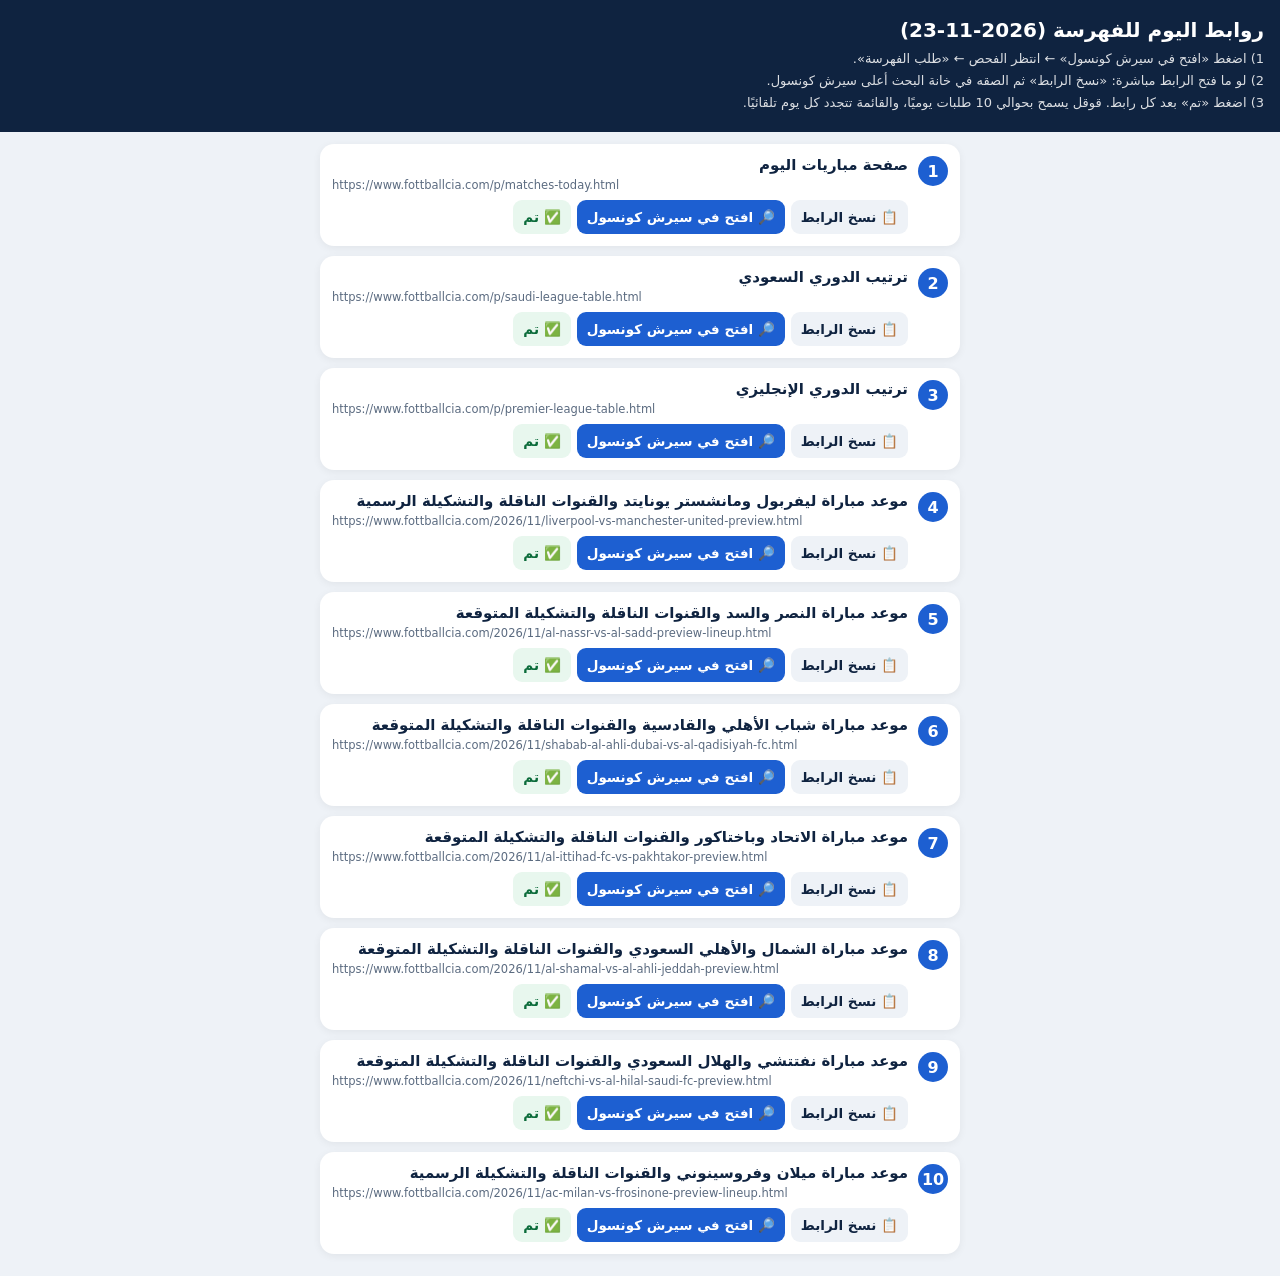
==== index-links.html @ e21590d2 "Daily 10 links for Search Console indexing page" ====
<!doctype html><html lang='ar' dir='rtl'><head><meta charset='utf-8'><meta name='viewport' content='width=device-width,initial-scale=1'><meta name='robots' content='noindex,nofollow'><title>روابط الفهرسة اليومية - عالم المستديرة</title><style>body{margin:0;background:#eef2f7;font-family:system-ui,-apple-system,Segoe UI,Tahoma,sans-serif;color:#0f2340}header{background:#0f2340;color:#fff;padding:18px 16px;font-size:20px;font-weight:800}header small{display:block;font-weight:400;opacity:.85;font-size:13px;margin-top:6px;line-height:1.7}.w{max-width:640px;margin:0 auto;padding:12px}.c{display:flex;gap:10px;background:#fff;border-radius:14px;padding:12px;margin:0 0 10px;box-shadow:0 2px 8px rgba(0,0,0,.06)}.n{min-width:30px;height:30px;border-radius:50%;background:#1d5fd1;color:#fff;display:flex;align-items:center;justify-content:center;font-weight:800}.b{flex:1;min-width:0}.t{font-weight:700;font-size:15px;margin-bottom:4px}.u{font-size:11.5px;color:#5b6b80;word-break:break-all;margin-bottom:8px}.a{display:flex;gap:6px;flex-wrap:wrap}.btn{border:0;border-radius:9px;padding:9px 10px;font-size:13.5px;font-weight:700;font-family:inherit;text-decoration:none;cursor:pointer}.cp{background:#eef2f7;color:#0f2340}.go{background:#1d5fd1;color:#fff}.ok{background:#e8f7ee;color:#0b6b3a}.done{opacity:.45}.done .ok{background:#0b6b3a;color:#fff}#toast{position:fixed;bottom:18px;left:50%;transform:translateX(-50%);background:#0b6b3a;color:#fff;padding:10px 16px;border-radius:20px;display:none;font-size:14px}</style></head><body><header>روابط اليوم للفهرسة (2026-11-23)<small>1) اضغط «افتح في سيرش كونسول» ← انتظر الفحص ← «طلب الفهرسة».<br>2) لو ما فتح الرابط مباشرة: «نسخ الرابط» ثم الصقه في خانة البحث أعلى سيرش كونسول.<br>3) اضغط «تم» بعد كل رابط. قوقل يسمح بحوالي 10 طلبات يوميًا، والقائمة تتجدد كل يوم تلقائيًا.</small></header><div class='w'><div class="c"><div class="n">1</div><div class="b"><div class="t">صفحة مباريات اليوم</div><div class="u" dir="ltr">https://www.fottballcia.com/p/matches-today.html</div><div class="a"><button class="btn cp" data-u="https://www.fottballcia.com/p/matches-today.html">📋 نسخ الرابط</button><a class="btn go" href="https://search.google.com/search-console/inspect?resource_id=https%3A%2F%2Fwww.fottballcia.com%2F&amp;id=https%3A%2F%2Fwww.fottballcia.com%2Fp%2Fmatches-today.html" target="_blank" rel="noopener">🔎 افتح في سيرش كونسول</a><button class="btn ok" data-k="2026-11-23-1">✅ تم</button></div></div></div><div class="c"><div class="n">2</div><div class="b"><div class="t">ترتيب الدوري السعودي</div><div class="u" dir="ltr">https://www.fottballcia.com/p/saudi-league-table.html</div><div class="a"><button class="btn cp" data-u="https://www.fottballcia.com/p/saudi-league-table.html">📋 نسخ الرابط</button><a class="btn go" href="https://search.google.com/search-console/inspect?resource_id=https%3A%2F%2Fwww.fottballcia.com%2F&amp;id=https%3A%2F%2Fwww.fottballcia.com%2Fp%2Fsaudi-league-table.html" target="_blank" rel="noopener">🔎 افتح في سيرش كونسول</a><button class="btn ok" data-k="2026-11-23-2">✅ تم</button></div></div></div><div class="c"><div class="n">3</div><div class="b"><div class="t">ترتيب الدوري الإنجليزي</div><div class="u" dir="ltr">https://www.fottballcia.com/p/premier-league-table.html</div><div class="a"><button class="btn cp" data-u="https://www.fottballcia.com/p/premier-league-table.html">📋 نسخ الرابط</button><a class="btn go" href="https://search.google.com/search-console/inspect?resource_id=https%3A%2F%2Fwww.fottballcia.com%2F&amp;id=https%3A%2F%2Fwww.fottballcia.com%2Fp%2Fpremier-league-table.html" target="_blank" rel="noopener">🔎 افتح في سيرش كونسول</a><button class="btn ok" data-k="2026-11-23-3">✅ تم</button></div></div></div><div class="c"><div class="n">4</div><div class="b"><div class="t">موعد مباراة ليفربول ومانشستر يونايتد والقنوات الناقلة والتشكيلة الرسمية</div><div class="u" dir="ltr">https://www.fottballcia.com/2026/11/liverpool-vs-manchester-united-preview.html</div><div class="a"><button class="btn cp" data-u="https://www.fottballcia.com/2026/11/liverpool-vs-manchester-united-preview.html">📋 نسخ الرابط</button><a class="btn go" href="https://search.google.com/search-console/inspect?resource_id=https%3A%2F%2Fwww.fottballcia.com%2F&amp;id=https%3A%2F%2Fwww.fottballcia.com%2F2026%2F11%2Fliverpool-vs-manchester-united-preview.html" target="_blank" rel="noopener">🔎 افتح في سيرش كونسول</a><button class="btn ok" data-k="2026-11-23-4">✅ تم</button></div></div></div><div class="c"><div class="n">5</div><div class="b"><div class="t">موعد مباراة النصر والسد والقنوات الناقلة والتشكيلة المتوقعة</div><div class="u" dir="ltr">https://www.fottballcia.com/2026/11/al-nassr-vs-al-sadd-preview-lineup.html</div><div class="a"><button class="btn cp" data-u="https://www.fottballcia.com/2026/11/al-nassr-vs-al-sadd-preview-lineup.html">📋 نسخ الرابط</button><a class="btn go" href="https://search.google.com/search-console/inspect?resource_id=https%3A%2F%2Fwww.fottballcia.com%2F&amp;id=https%3A%2F%2Fwww.fottballcia.com%2F2026%2F11%2Fal-nassr-vs-al-sadd-preview-lineup.html" target="_blank" rel="noopener">🔎 افتح في سيرش كونسول</a><button class="btn ok" data-k="2026-11-23-5">✅ تم</button></div></div></div><div class="c"><div class="n">6</div><div class="b"><div class="t">موعد مباراة شباب الأهلي والقادسية والقنوات الناقلة والتشكيلة المتوقعة</div><div class="u" dir="ltr">https://www.fottballcia.com/2026/11/shabab-al-ahli-dubai-vs-al-qadisiyah-fc.html</div><div class="a"><button class="btn cp" data-u="https://www.fottballcia.com/2026/11/shabab-al-ahli-dubai-vs-al-qadisiyah-fc.html">📋 نسخ الرابط</button><a class="btn go" href="https://search.google.com/search-console/inspect?resource_id=https%3A%2F%2Fwww.fottballcia.com%2F&amp;id=https%3A%2F%2Fwww.fottballcia.com%2F2026%2F11%2Fshabab-al-ahli-dubai-vs-al-qadisiyah-fc.html" target="_blank" rel="noopener">🔎 افتح في سيرش كونسول</a><button class="btn ok" data-k="2026-11-23-6">✅ تم</button></div></div></div><div class="c"><div class="n">7</div><div class="b"><div class="t">موعد مباراة الاتحاد وباختاكور والقنوات الناقلة والتشكيلة المتوقعة</div><div class="u" dir="ltr">https://www.fottballcia.com/2026/11/al-ittihad-fc-vs-pakhtakor-preview.html</div><div class="a"><button class="btn cp" data-u="https://www.fottballcia.com/2026/11/al-ittihad-fc-vs-pakhtakor-preview.html">📋 نسخ الرابط</button><a class="btn go" href="https://search.google.com/search-console/inspect?resource_id=https%3A%2F%2Fwww.fottballcia.com%2F&amp;id=https%3A%2F%2Fwww.fottballcia.com%2F2026%2F11%2Fal-ittihad-fc-vs-pakhtakor-preview.html" target="_blank" rel="noopener">🔎 افتح في سيرش كونسول</a><button class="btn ok" data-k="2026-11-23-7">✅ تم</button></div></div></div><div class="c"><div class="n">8</div><div class="b"><div class="t">موعد مباراة الشمال والأهلي السعودي والقنوات الناقلة والتشكيلة المتوقعة</div><div class="u" dir="ltr">https://www.fottballcia.com/2026/11/al-shamal-vs-al-ahli-jeddah-preview.html</div><div class="a"><button class="btn cp" data-u="https://www.fottballcia.com/2026/11/al-shamal-vs-al-ahli-jeddah-preview.html">📋 نسخ الرابط</button><a class="btn go" href="https://search.google.com/search-console/inspect?resource_id=https%3A%2F%2Fwww.fottballcia.com%2F&amp;id=https%3A%2F%2Fwww.fottballcia.com%2F2026%2F11%2Fal-shamal-vs-al-ahli-jeddah-preview.html" target="_blank" rel="noopener">🔎 افتح في سيرش كونسول</a><button class="btn ok" data-k="2026-11-23-8">✅ تم</button></div></div></div><div class="c"><div class="n">9</div><div class="b"><div class="t">موعد مباراة نفتتشي والهلال السعودي والقنوات الناقلة والتشكيلة المتوقعة</div><div class="u" dir="ltr">https://www.fottballcia.com/2026/11/neftchi-vs-al-hilal-saudi-fc-preview.html</div><div class="a"><button class="btn cp" data-u="https://www.fottballcia.com/2026/11/neftchi-vs-al-hilal-saudi-fc-preview.html">📋 نسخ الرابط</button><a class="btn go" href="https://search.google.com/search-console/inspect?resource_id=https%3A%2F%2Fwww.fottballcia.com%2F&amp;id=https%3A%2F%2Fwww.fottballcia.com%2F2026%2F11%2Fneftchi-vs-al-hilal-saudi-fc-preview.html" target="_blank" rel="noopener">🔎 افتح في سيرش كونسول</a><button class="btn ok" data-k="2026-11-23-9">✅ تم</button></div></div></div><div class="c"><div class="n">10</div><div class="b"><div class="t">موعد مباراة ميلان وفروسينوني والقنوات الناقلة والتشكيلة الرسمية</div><div class="u" dir="ltr">https://www.fottballcia.com/2026/11/ac-milan-vs-frosinone-preview-lineup.html</div><div class="a"><button class="btn cp" data-u="https://www.fottballcia.com/2026/11/ac-milan-vs-frosinone-preview-lineup.html">📋 نسخ الرابط</button><a class="btn go" href="https://search.google.com/search-console/inspect?resource_id=https%3A%2F%2Fwww.fottballcia.com%2F&amp;id=https%3A%2F%2Fwww.fottballcia.com%2F2026%2F11%2Fac-milan-vs-frosinone-preview-lineup.html" target="_blank" rel="noopener">🔎 افتح في سيرش كونسول</a><button class="btn ok" data-k="2026-11-23-10">✅ تم</button></div></div></div></div><div id='toast'>تم النسخ</div><script>document.querySelectorAll('.cp').forEach(function(b){b.onclick=async function(){try{await navigator.clipboard.writeText(b.dataset.u);var t=document.getElementById('toast');t.style.display='block';setTimeout(function(){t.style.display='none'},2000)}catch(e){prompt('انسخ الرابط',b.dataset.u)}}});document.querySelectorAll('.ok').forEach(function(b){var c=b.closest('.c');if(localStorage.getItem(b.dataset.k))c.classList.add('done');b.onclick=function(){c.classList.toggle('done');c.classList.contains('done')?localStorage.setItem(b.dataset.k,1):localStorage.removeItem(b.dataset.k)}});</script></body></html>
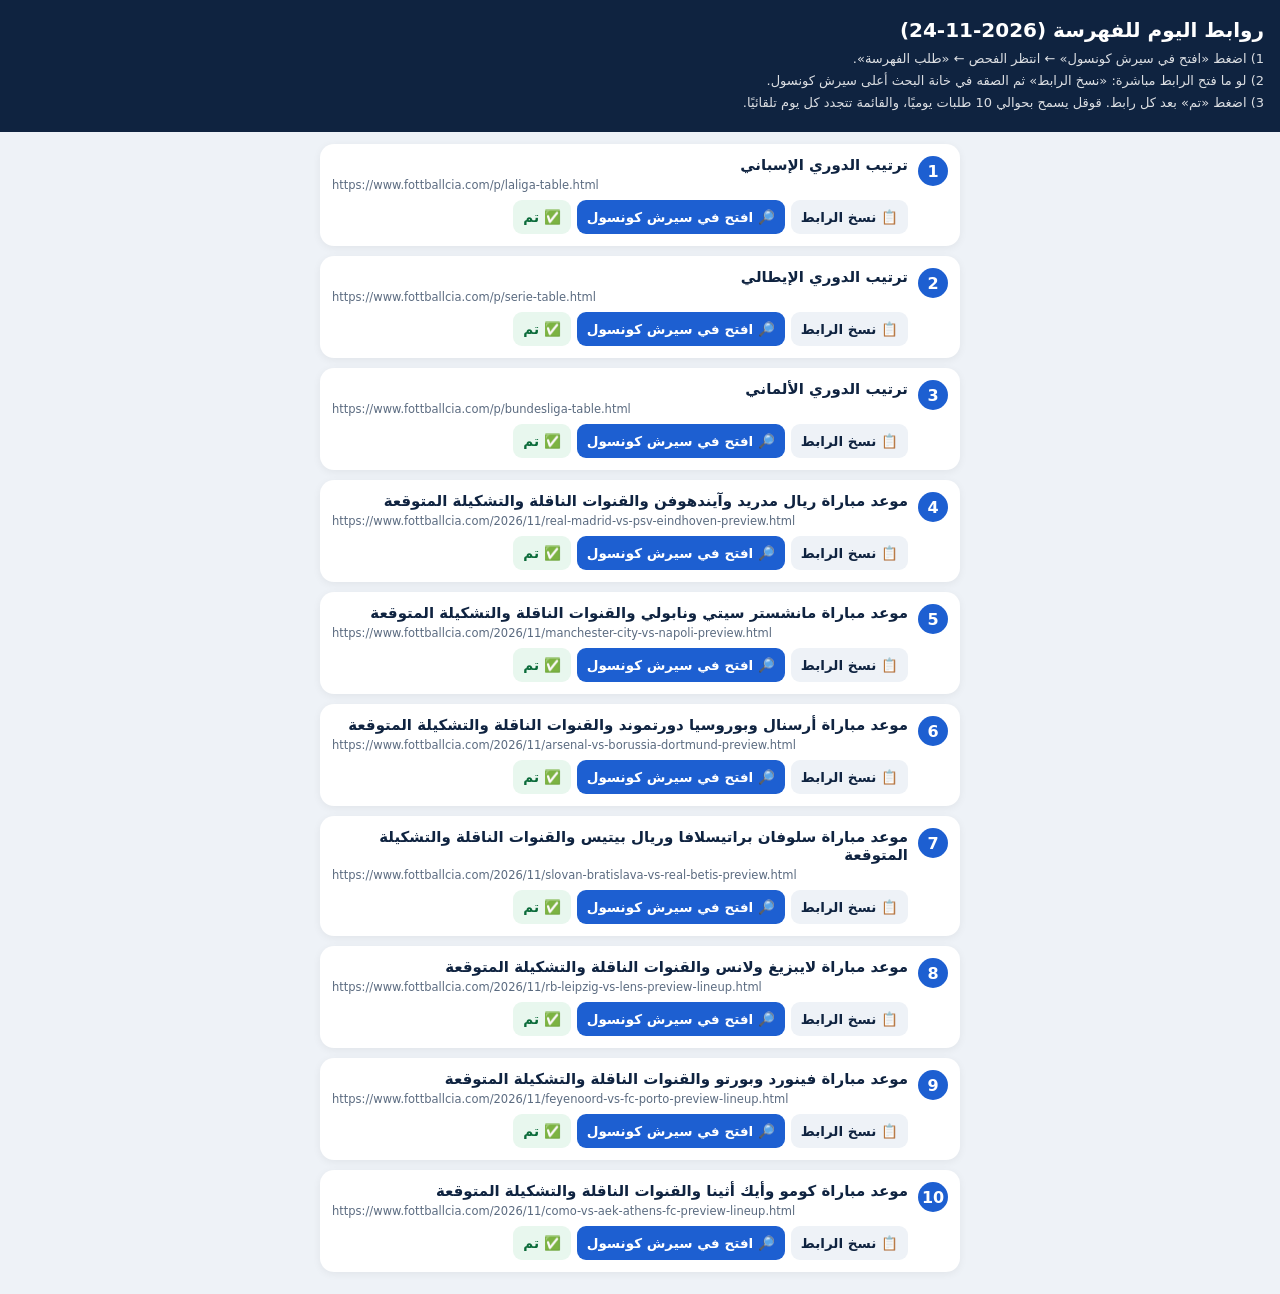
==== commit 7627f314: "previews state + images" ====
--- a/index-links.html
+++ b/index-links.html
@@ -1 +1 @@
-<!doctype html><html lang='ar' dir='rtl'><head><meta charset='utf-8'><meta name='viewport' content='width=device-width,initial-scale=1'><meta name='robots' content='noindex,nofollow'><title>روابط الفهرسة اليومية - عالم المستديرة</title><style>body{margin:0;background:#eef2f7;font-family:system-ui,-apple-system,Segoe UI,Tahoma,sans-serif;color:#0f2340}header{background:#0f2340;color:#fff;padding:18px 16px;font-size:20px;font-weight:800}header small{display:block;font-weight:400;opacity:.85;font-size:13px;margin-top:6px;line-height:1.7}.w{max-width:640px;margin:0 auto;padding:12px}.c{display:flex;gap:10px;background:#fff;border-radius:14px;padding:12px;margin:0 0 10px;box-shadow:0 2px 8px rgba(0,0,0,.06)}.n{min-width:30px;height:30px;border-radius:50%;background:#1d5fd1;color:#fff;display:flex;align-items:center;justify-content:center;font-weight:800}.b{flex:1;min-width:0}.t{font-weight:700;font-size:15px;margin-bottom:4px}.u{font-size:11.5px;color:#5b6b80;word-break:break-all;margin-bottom:8px}.a{display:flex;gap:6px;flex-wrap:wrap}.btn{border:0;border-radius:9px;padding:9px 10px;font-size:13.5px;font-weight:700;font-family:inherit;text-decoration:none;cursor:pointer}.cp{background:#eef2f7;color:#0f2340}.go{background:#1d5fd1;color:#fff}.ok{background:#e8f7ee;color:#0b6b3a}.done{opacity:.45}.done .ok{background:#0b6b3a;color:#fff}#toast{position:fixed;bottom:18px;left:50%;transform:translateX(-50%);background:#0b6b3a;color:#fff;padding:10px 16px;border-radius:20px;display:none;font-size:14px}</style></head><body><header>روابط اليوم للفهرسة (2026-11-23)<small>1) اضغط «افتح في سيرش كونسول» ← انتظر الفحص ← «طلب الفهرسة».<br>2) لو ما فتح الرابط مباشرة: «نسخ الرابط» ثم الصقه في خانة البحث أعلى سيرش كونسول.<br>3) اضغط «تم» بعد كل رابط. قوقل يسمح بحوالي 10 طلبات يوميًا، والقائمة تتجدد كل يوم تلقائيًا.</small></header><div class='w'><div class="c"><div class="n">1</div><div class="b"><div class="t">صفحة مباريات اليوم</div><div class="u" dir="ltr">https://www.fottballcia.com/p/matches-today.html</div><div class="a"><button class="btn cp" data-u="https://www.fottballcia.com/p/matches-today.html">📋 نسخ الرابط</button><a class="btn go" href="https://search.google.com/search-console/inspect?resource_id=https%3A%2F%2Fwww.fottballcia.com%2F&amp;id=https%3A%2F%2Fwww.fottballcia.com%2Fp%2Fmatches-today.html" target="_blank" rel="noopener">🔎 افتح في سيرش كونسول</a><button class="btn ok" data-k="2026-11-23-1">✅ تم</button></div></div></div><div class="c"><div class="n">2</div><div class="b"><div class="t">ترتيب الدوري السعودي</div><div class="u" dir="ltr">https://www.fottballcia.com/p/saudi-league-table.html</div><div class="a"><button class="btn cp" data-u="https://www.fottballcia.com/p/saudi-league-table.html">📋 نسخ الرابط</button><a class="btn go" href="https://search.google.com/search-console/inspect?resource_id=https%3A%2F%2Fwww.fottballcia.com%2F&amp;id=https%3A%2F%2Fwww.fottballcia.com%2Fp%2Fsaudi-league-table.html" target="_blank" rel="noopener">🔎 افتح في سيرش كونسول</a><button class="btn ok" data-k="2026-11-23-2">✅ تم</button></div></div></div><div class="c"><div class="n">3</div><div class="b"><div class="t">ترتيب الدوري الإنجليزي</div><div class="u" dir="ltr">https://www.fottballcia.com/p/premier-league-table.html</div><div class="a"><button class="btn cp" data-u="https://www.fottballcia.com/p/premier-league-table.html">📋 نسخ الرابط</button><a class="btn go" href="https://search.google.com/search-console/inspect?resource_id=https%3A%2F%2Fwww.fottballcia.com%2F&amp;id=https%3A%2F%2Fwww.fottballcia.com%2Fp%2Fpremier-league-table.html" target="_blank" rel="noopener">🔎 افتح في سيرش كونسول</a><button class="btn ok" data-k="2026-11-23-3">✅ تم</button></div></div></div><div class="c"><div class="n">4</div><div class="b"><div class="t">موعد مباراة ليفربول ومانشستر يونايتد والقنوات الناقلة والتشكيلة الرسمية</div><div class="u" dir="ltr">https://www.fottballcia.com/2026/11/liverpool-vs-manchester-united-preview.html</div><div class="a"><button class="btn cp" data-u="https://www.fottballcia.com/2026/11/liverpool-vs-manchester-united-preview.html">📋 نسخ الرابط</button><a class="btn go" href="https://search.google.com/search-console/inspect?resource_id=https%3A%2F%2Fwww.fottballcia.com%2F&amp;id=https%3A%2F%2Fwww.fottballcia.com%2F2026%2F11%2Fliverpool-vs-manchester-united-preview.html" target="_blank" rel="noopener">🔎 افتح في سيرش كونسول</a><button class="btn ok" data-k="2026-11-23-4">✅ تم</button></div></div></div><div class="c"><div class="n">5</div><div class="b"><div class="t">موعد مباراة النصر والسد والقنوات الناقلة والتشكيلة المتوقعة</div><div class="u" dir="ltr">https://www.fottballcia.com/2026/11/al-nassr-vs-al-sadd-preview-lineup.html</div><div class="a"><button class="btn cp" data-u="https://www.fottballcia.com/2026/11/al-nassr-vs-al-sadd-preview-lineup.html">📋 نسخ الرابط</button><a class="btn go" href="https://search.google.com/search-console/inspect?resource_id=https%3A%2F%2Fwww.fottballcia.com%2F&amp;id=https%3A%2F%2Fwww.fottballcia.com%2F2026%2F11%2Fal-nassr-vs-al-sadd-preview-lineup.html" target="_blank" rel="noopener">🔎 افتح في سيرش كونسول</a><button class="btn ok" data-k="2026-11-23-5">✅ تم</button></div></div></div><div class="c"><div class="n">6</div><div class="b"><div class="t">موعد مباراة شباب الأهلي والقادسية والقنوات الناقلة والتشكيلة المتوقعة</div><div class="u" dir="ltr">https://www.fottballcia.com/2026/11/shabab-al-ahli-dubai-vs-al-qadisiyah-fc.html</div><div class="a"><button class="btn cp" data-u="https://www.fottballcia.com/2026/11/shabab-al-ahli-dubai-vs-al-qadisiyah-fc.html">📋 نسخ الرابط</button><a class="btn go" href="https://search.google.com/search-console/inspect?resource_id=https%3A%2F%2Fwww.fottballcia.com%2F&amp;id=https%3A%2F%2Fwww.fottballcia.com%2F2026%2F11%2Fshabab-al-ahli-dubai-vs-al-qadisiyah-fc.html" target="_blank" rel="noopener">🔎 افتح في سيرش كونسول</a><button class="btn ok" data-k="2026-11-23-6">✅ تم</button></div></div></div><div class="c"><div class="n">7</div><div class="b"><div class="t">موعد مباراة الاتحاد وباختاكور والقنوات الناقلة والتشكيلة المتوقعة</div><div class="u" dir="ltr">https://www.fottballcia.com/2026/11/al-ittihad-fc-vs-pakhtakor-preview.html</div><div class="a"><button class="btn cp" data-u="https://www.fottballcia.com/2026/11/al-ittihad-fc-vs-pakhtakor-preview.html">📋 نسخ الرابط</button><a class="btn go" href="https://search.google.com/search-console/inspect?resource_id=https%3A%2F%2Fwww.fottballcia.com%2F&amp;id=https%3A%2F%2Fwww.fottballcia.com%2F2026%2F11%2Fal-ittihad-fc-vs-pakhtakor-preview.html" target="_blank" rel="noopener">🔎 افتح في سيرش كونسول</a><button class="btn ok" data-k="2026-11-23-7">✅ تم</button></div></div></div><div class="c"><div class="n">8</div><div class="b"><div class="t">موعد مباراة الشمال والأهلي السعودي والقنوات الناقلة والتشكيلة المتوقعة</div><div class="u" dir="ltr">https://www.fottballcia.com/2026/11/al-shamal-vs-al-ahli-jeddah-preview.html</div><div class="a"><button class="btn cp" data-u="https://www.fottballcia.com/2026/11/al-shamal-vs-al-ahli-jeddah-preview.html">📋 نسخ الرابط</button><a class="btn go" href="https://search.google.com/search-console/inspect?resource_id=https%3A%2F%2Fwww.fottballcia.com%2F&amp;id=https%3A%2F%2Fwww.fottballcia.com%2F2026%2F11%2Fal-shamal-vs-al-ahli-jeddah-preview.html" target="_blank" rel="noopener">🔎 افتح في سيرش كونسول</a><button class="btn ok" data-k="2026-11-23-8">✅ تم</button></div></div></div><div class="c"><div class="n">9</div><div class="b"><div class="t">موعد مباراة نفتتشي والهلال السعودي والقنوات الناقلة والتشكيلة المتوقعة</div><div class="u" dir="ltr">https://www.fottballcia.com/2026/11/neftchi-vs-al-hilal-saudi-fc-preview.html</div><div class="a"><button class="btn cp" data-u="https://www.fottballcia.com/2026/11/neftchi-vs-al-hilal-saudi-fc-preview.html">📋 نسخ الرابط</button><a class="btn go" href="https://search.google.com/search-console/inspect?resource_id=https%3A%2F%2Fwww.fottballcia.com%2F&amp;id=https%3A%2F%2Fwww.fottballcia.com%2F2026%2F11%2Fneftchi-vs-al-hilal-saudi-fc-preview.html" target="_blank" rel="noopener">🔎 افتح في سيرش كونسول</a><button class="btn ok" data-k="2026-11-23-9">✅ تم</button></div></div></div><div class="c"><div class="n">10</div><div class="b"><div class="t">موعد مباراة ميلان وفروسينوني والقنوات الناقلة والتشكيلة الرسمية</div><div class="u" dir="ltr">https://www.fottballcia.com/2026/11/ac-milan-vs-frosinone-preview-lineup.html</div><div class="a"><button class="btn cp" data-u="https://www.fottballcia.com/2026/11/ac-milan-vs-frosinone-preview-lineup.html">📋 نسخ الرابط</button><a class="btn go" href="https://search.google.com/search-console/inspect?resource_id=https%3A%2F%2Fwww.fottballcia.com%2F&amp;id=https%3A%2F%2Fwww.fottballcia.com%2F2026%2F11%2Fac-milan-vs-frosinone-preview-lineup.html" target="_blank" rel="noopener">🔎 افتح في سيرش كونسول</a><button class="btn ok" data-k="2026-11-23-10">✅ تم</button></div></div></div></div><div id='toast'>تم النسخ</div><script>document.querySelectorAll('.cp').forEach(function(b){b.onclick=async function(){try{await navigator.clipboard.writeText(b.dataset.u);var t=document.getElementById('toast');t.style.display='block';setTimeout(function(){t.style.display='none'},2000)}catch(e){prompt('انسخ الرابط',b.dataset.u)}}});document.querySelectorAll('.ok').forEach(function(b){var c=b.closest('.c');if(localStorage.getItem(b.dataset.k))c.classList.add('done');b.onclick=function(){c.classList.toggle('done');c.classList.contains('done')?localStorage.setItem(b.dataset.k,1):localStorage.removeItem(b.dataset.k)}});</script></body></html>+<!doctype html><html lang='ar' dir='rtl'><head><meta charset='utf-8'><meta name='viewport' content='width=device-width,initial-scale=1'><meta name='robots' content='noindex,nofollow'><title>روابط الفهرسة اليومية - عالم المستديرة</title><style>body{margin:0;background:#eef2f7;font-family:system-ui,-apple-system,Segoe UI,Tahoma,sans-serif;color:#0f2340}header{background:#0f2340;color:#fff;padding:18px 16px;font-size:20px;font-weight:800}header small{display:block;font-weight:400;opacity:.85;font-size:13px;margin-top:6px;line-height:1.7}.w{max-width:640px;margin:0 auto;padding:12px}.c{display:flex;gap:10px;background:#fff;border-radius:14px;padding:12px;margin:0 0 10px;box-shadow:0 2px 8px rgba(0,0,0,.06)}.n{min-width:30px;height:30px;border-radius:50%;background:#1d5fd1;color:#fff;display:flex;align-items:center;justify-content:center;font-weight:800}.b{flex:1;min-width:0}.t{font-weight:700;font-size:15px;margin-bottom:4px}.u{font-size:11.5px;color:#5b6b80;word-break:break-all;margin-bottom:8px}.a{display:flex;gap:6px;flex-wrap:wrap}.btn{border:0;border-radius:9px;padding:9px 10px;font-size:13.5px;font-weight:700;font-family:inherit;text-decoration:none;cursor:pointer}.cp{background:#eef2f7;color:#0f2340}.go{background:#1d5fd1;color:#fff}.ok{background:#e8f7ee;color:#0b6b3a}.done{opacity:.45}.done .ok{background:#0b6b3a;color:#fff}#toast{position:fixed;bottom:18px;left:50%;transform:translateX(-50%);background:#0b6b3a;color:#fff;padding:10px 16px;border-radius:20px;display:none;font-size:14px}</style></head><body><header>روابط اليوم للفهرسة (2026-11-24)<small>1) اضغط «افتح في سيرش كونسول» ← انتظر الفحص ← «طلب الفهرسة».<br>2) لو ما فتح الرابط مباشرة: «نسخ الرابط» ثم الصقه في خانة البحث أعلى سيرش كونسول.<br>3) اضغط «تم» بعد كل رابط. قوقل يسمح بحوالي 10 طلبات يوميًا، والقائمة تتجدد كل يوم تلقائيًا.</small></header><div class='w'><div class="c"><div class="n">1</div><div class="b"><div class="t">ترتيب الدوري الإسباني</div><div class="u" dir="ltr">https://www.fottballcia.com/p/laliga-table.html</div><div class="a"><button class="btn cp" data-u="https://www.fottballcia.com/p/laliga-table.html">📋 نسخ الرابط</button><a class="btn go" href="https://search.google.com/search-console/inspect?resource_id=https%3A%2F%2Fwww.fottballcia.com%2F&amp;id=https%3A%2F%2Fwww.fottballcia.com%2Fp%2Flaliga-table.html" target="_blank" rel="noopener">🔎 افتح في سيرش كونسول</a><button class="btn ok" data-k="2026-11-24-1">✅ تم</button></div></div></div><div class="c"><div class="n">2</div><div class="b"><div class="t">ترتيب الدوري الإيطالي</div><div class="u" dir="ltr">https://www.fottballcia.com/p/serie-table.html</div><div class="a"><button class="btn cp" data-u="https://www.fottballcia.com/p/serie-table.html">📋 نسخ الرابط</button><a class="btn go" href="https://search.google.com/search-console/inspect?resource_id=https%3A%2F%2Fwww.fottballcia.com%2F&amp;id=https%3A%2F%2Fwww.fottballcia.com%2Fp%2Fserie-table.html" target="_blank" rel="noopener">🔎 افتح في سيرش كونسول</a><button class="btn ok" data-k="2026-11-24-2">✅ تم</button></div></div></div><div class="c"><div class="n">3</div><div class="b"><div class="t">ترتيب الدوري الألماني</div><div class="u" dir="ltr">https://www.fottballcia.com/p/bundesliga-table.html</div><div class="a"><button class="btn cp" data-u="https://www.fottballcia.com/p/bundesliga-table.html">📋 نسخ الرابط</button><a class="btn go" href="https://search.google.com/search-console/inspect?resource_id=https%3A%2F%2Fwww.fottballcia.com%2F&amp;id=https%3A%2F%2Fwww.fottballcia.com%2Fp%2Fbundesliga-table.html" target="_blank" rel="noopener">🔎 افتح في سيرش كونسول</a><button class="btn ok" data-k="2026-11-24-3">✅ تم</button></div></div></div><div class="c"><div class="n">4</div><div class="b"><div class="t">موعد مباراة ريال مدريد وآيندهوفن والقنوات الناقلة والتشكيلة المتوقعة</div><div class="u" dir="ltr">https://www.fottballcia.com/2026/11/real-madrid-vs-psv-eindhoven-preview.html</div><div class="a"><button class="btn cp" data-u="https://www.fottballcia.com/2026/11/real-madrid-vs-psv-eindhoven-preview.html">📋 نسخ الرابط</button><a class="btn go" href="https://search.google.com/search-console/inspect?resource_id=https%3A%2F%2Fwww.fottballcia.com%2F&amp;id=https%3A%2F%2Fwww.fottballcia.com%2F2026%2F11%2Freal-madrid-vs-psv-eindhoven-preview.html" target="_blank" rel="noopener">🔎 افتح في سيرش كونسول</a><button class="btn ok" data-k="2026-11-24-4">✅ تم</button></div></div></div><div class="c"><div class="n">5</div><div class="b"><div class="t">موعد مباراة مانشستر سيتي ونابولي والقنوات الناقلة والتشكيلة المتوقعة</div><div class="u" dir="ltr">https://www.fottballcia.com/2026/11/manchester-city-vs-napoli-preview.html</div><div class="a"><button class="btn cp" data-u="https://www.fottballcia.com/2026/11/manchester-city-vs-napoli-preview.html">📋 نسخ الرابط</button><a class="btn go" href="https://search.google.com/search-console/inspect?resource_id=https%3A%2F%2Fwww.fottballcia.com%2F&amp;id=https%3A%2F%2Fwww.fottballcia.com%2F2026%2F11%2Fmanchester-city-vs-napoli-preview.html" target="_blank" rel="noopener">🔎 افتح في سيرش كونسول</a><button class="btn ok" data-k="2026-11-24-5">✅ تم</button></div></div></div><div class="c"><div class="n">6</div><div class="b"><div class="t">موعد مباراة أرسنال وبوروسيا دورتموند والقنوات الناقلة والتشكيلة المتوقعة</div><div class="u" dir="ltr">https://www.fottballcia.com/2026/11/arsenal-vs-borussia-dortmund-preview.html</div><div class="a"><button class="btn cp" data-u="https://www.fottballcia.com/2026/11/arsenal-vs-borussia-dortmund-preview.html">📋 نسخ الرابط</button><a class="btn go" href="https://search.google.com/search-console/inspect?resource_id=https%3A%2F%2Fwww.fottballcia.com%2F&amp;id=https%3A%2F%2Fwww.fottballcia.com%2F2026%2F11%2Farsenal-vs-borussia-dortmund-preview.html" target="_blank" rel="noopener">🔎 افتح في سيرش كونسول</a><button class="btn ok" data-k="2026-11-24-6">✅ تم</button></div></div></div><div class="c"><div class="n">7</div><div class="b"><div class="t">موعد مباراة سلوفان براتيسلافا وريال بيتيس والقنوات الناقلة والتشكيلة المتوقعة</div><div class="u" dir="ltr">https://www.fottballcia.com/2026/11/slovan-bratislava-vs-real-betis-preview.html</div><div class="a"><button class="btn cp" data-u="https://www.fottballcia.com/2026/11/slovan-bratislava-vs-real-betis-preview.html">📋 نسخ الرابط</button><a class="btn go" href="https://search.google.com/search-console/inspect?resource_id=https%3A%2F%2Fwww.fottballcia.com%2F&amp;id=https%3A%2F%2Fwww.fottballcia.com%2F2026%2F11%2Fslovan-bratislava-vs-real-betis-preview.html" target="_blank" rel="noopener">🔎 افتح في سيرش كونسول</a><button class="btn ok" data-k="2026-11-24-7">✅ تم</button></div></div></div><div class="c"><div class="n">8</div><div class="b"><div class="t">موعد مباراة لايبزيغ ولانس والقنوات الناقلة والتشكيلة المتوقعة</div><div class="u" dir="ltr">https://www.fottballcia.com/2026/11/rb-leipzig-vs-lens-preview-lineup.html</div><div class="a"><button class="btn cp" data-u="https://www.fottballcia.com/2026/11/rb-leipzig-vs-lens-preview-lineup.html">📋 نسخ الرابط</button><a class="btn go" href="https://search.google.com/search-console/inspect?resource_id=https%3A%2F%2Fwww.fottballcia.com%2F&amp;id=https%3A%2F%2Fwww.fottballcia.com%2F2026%2F11%2Frb-leipzig-vs-lens-preview-lineup.html" target="_blank" rel="noopener">🔎 افتح في سيرش كونسول</a><button class="btn ok" data-k="2026-11-24-8">✅ تم</button></div></div></div><div class="c"><div class="n">9</div><div class="b"><div class="t">موعد مباراة فينورد وبورتو والقنوات الناقلة والتشكيلة المتوقعة</div><div class="u" dir="ltr">https://www.fottballcia.com/2026/11/feyenoord-vs-fc-porto-preview-lineup.html</div><div class="a"><button class="btn cp" data-u="https://www.fottballcia.com/2026/11/feyenoord-vs-fc-porto-preview-lineup.html">📋 نسخ الرابط</button><a class="btn go" href="https://search.google.com/search-console/inspect?resource_id=https%3A%2F%2Fwww.fottballcia.com%2F&amp;id=https%3A%2F%2Fwww.fottballcia.com%2F2026%2F11%2Ffeyenoord-vs-fc-porto-preview-lineup.html" target="_blank" rel="noopener">🔎 افتح في سيرش كونسول</a><button class="btn ok" data-k="2026-11-24-9">✅ تم</button></div></div></div><div class="c"><div class="n">10</div><div class="b"><div class="t">موعد مباراة كومو وأيك أثينا والقنوات الناقلة والتشكيلة المتوقعة</div><div class="u" dir="ltr">https://www.fottballcia.com/2026/11/como-vs-aek-athens-fc-preview-lineup.html</div><div class="a"><button class="btn cp" data-u="https://www.fottballcia.com/2026/11/como-vs-aek-athens-fc-preview-lineup.html">📋 نسخ الرابط</button><a class="btn go" href="https://search.google.com/search-console/inspect?resource_id=https%3A%2F%2Fwww.fottballcia.com%2F&amp;id=https%3A%2F%2Fwww.fottballcia.com%2F2026%2F11%2Fcomo-vs-aek-athens-fc-preview-lineup.html" target="_blank" rel="noopener">🔎 افتح في سيرش كونسول</a><button class="btn ok" data-k="2026-11-24-10">✅ تم</button></div></div></div></div><div id='toast'>تم النسخ</div><script>document.querySelectorAll('.cp').forEach(function(b){b.onclick=async function(){try{await navigator.clipboard.writeText(b.dataset.u);var t=document.getElementById('toast');t.style.display='block';setTimeout(function(){t.style.display='none'},2000)}catch(e){prompt('انسخ الرابط',b.dataset.u)}}});document.querySelectorAll('.ok').forEach(function(b){var c=b.closest('.c');if(localStorage.getItem(b.dataset.k))c.classList.add('done');b.onclick=function(){c.classList.toggle('done');c.classList.contains('done')?localStorage.setItem(b.dataset.k,1):localStorage.removeItem(b.dataset.k)}});</script></body></html>
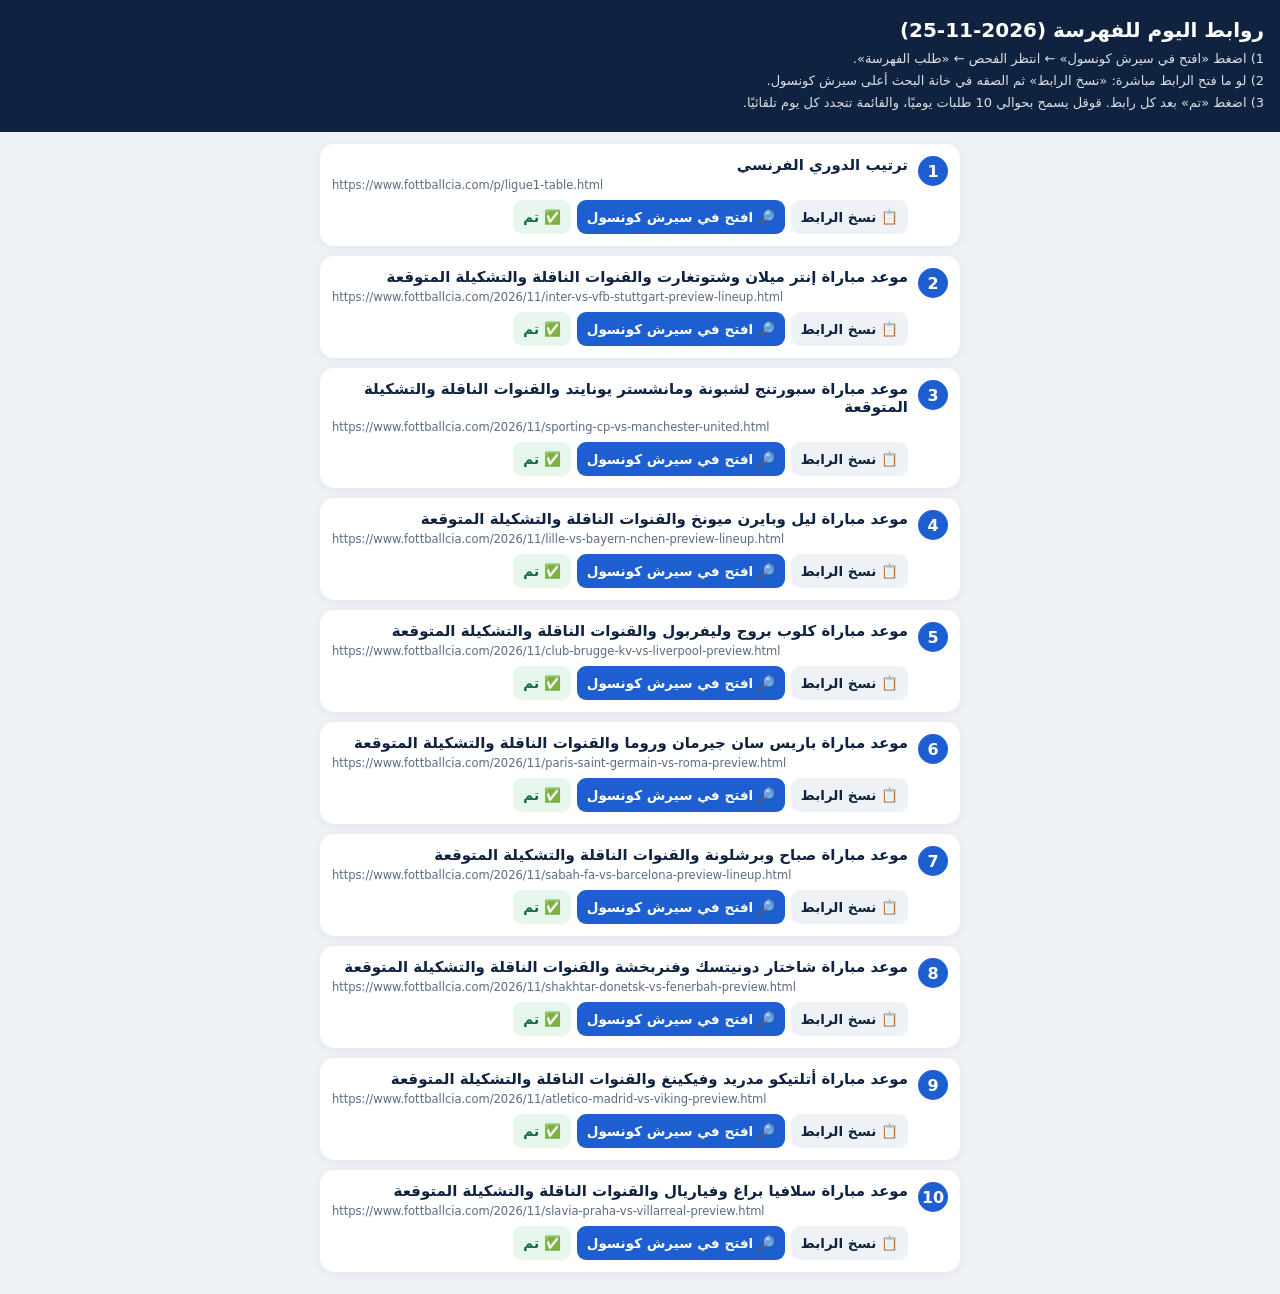
==== commit 7e1f8861: "previews state + images" ====
--- a/index-links.html
+++ b/index-links.html
@@ -1 +1 @@
-<!doctype html><html lang='ar' dir='rtl'><head><meta charset='utf-8'><meta name='viewport' content='width=device-width,initial-scale=1'><meta name='robots' content='noindex,nofollow'><title>روابط الفهرسة اليومية - عالم المستديرة</title><style>body{margin:0;background:#eef2f7;font-family:system-ui,-apple-system,Segoe UI,Tahoma,sans-serif;color:#0f2340}header{background:#0f2340;color:#fff;padding:18px 16px;font-size:20px;font-weight:800}header small{display:block;font-weight:400;opacity:.85;font-size:13px;margin-top:6px;line-height:1.7}.w{max-width:640px;margin:0 auto;padding:12px}.c{display:flex;gap:10px;background:#fff;border-radius:14px;padding:12px;margin:0 0 10px;box-shadow:0 2px 8px rgba(0,0,0,.06)}.n{min-width:30px;height:30px;border-radius:50%;background:#1d5fd1;color:#fff;display:flex;align-items:center;justify-content:center;font-weight:800}.b{flex:1;min-width:0}.t{font-weight:700;font-size:15px;margin-bottom:4px}.u{font-size:11.5px;color:#5b6b80;word-break:break-all;margin-bottom:8px}.a{display:flex;gap:6px;flex-wrap:wrap}.btn{border:0;border-radius:9px;padding:9px 10px;font-size:13.5px;font-weight:700;font-family:inherit;text-decoration:none;cursor:pointer}.cp{background:#eef2f7;color:#0f2340}.go{background:#1d5fd1;color:#fff}.ok{background:#e8f7ee;color:#0b6b3a}.done{opacity:.45}.done .ok{background:#0b6b3a;color:#fff}#toast{position:fixed;bottom:18px;left:50%;transform:translateX(-50%);background:#0b6b3a;color:#fff;padding:10px 16px;border-radius:20px;display:none;font-size:14px}</style></head><body><header>روابط اليوم للفهرسة (2026-11-24)<small>1) اضغط «افتح في سيرش كونسول» ← انتظر الفحص ← «طلب الفهرسة».<br>2) لو ما فتح الرابط مباشرة: «نسخ الرابط» ثم الصقه في خانة البحث أعلى سيرش كونسول.<br>3) اضغط «تم» بعد كل رابط. قوقل يسمح بحوالي 10 طلبات يوميًا، والقائمة تتجدد كل يوم تلقائيًا.</small></header><div class='w'><div class="c"><div class="n">1</div><div class="b"><div class="t">ترتيب الدوري الإسباني</div><div class="u" dir="ltr">https://www.fottballcia.com/p/laliga-table.html</div><div class="a"><button class="btn cp" data-u="https://www.fottballcia.com/p/laliga-table.html">📋 نسخ الرابط</button><a class="btn go" href="https://search.google.com/search-console/inspect?resource_id=https%3A%2F%2Fwww.fottballcia.com%2F&amp;id=https%3A%2F%2Fwww.fottballcia.com%2Fp%2Flaliga-table.html" target="_blank" rel="noopener">🔎 افتح في سيرش كونسول</a><button class="btn ok" data-k="2026-11-24-1">✅ تم</button></div></div></div><div class="c"><div class="n">2</div><div class="b"><div class="t">ترتيب الدوري الإيطالي</div><div class="u" dir="ltr">https://www.fottballcia.com/p/serie-table.html</div><div class="a"><button class="btn cp" data-u="https://www.fottballcia.com/p/serie-table.html">📋 نسخ الرابط</button><a class="btn go" href="https://search.google.com/search-console/inspect?resource_id=https%3A%2F%2Fwww.fottballcia.com%2F&amp;id=https%3A%2F%2Fwww.fottballcia.com%2Fp%2Fserie-table.html" target="_blank" rel="noopener">🔎 افتح في سيرش كونسول</a><button class="btn ok" data-k="2026-11-24-2">✅ تم</button></div></div></div><div class="c"><div class="n">3</div><div class="b"><div class="t">ترتيب الدوري الألماني</div><div class="u" dir="ltr">https://www.fottballcia.com/p/bundesliga-table.html</div><div class="a"><button class="btn cp" data-u="https://www.fottballcia.com/p/bundesliga-table.html">📋 نسخ الرابط</button><a class="btn go" href="https://search.google.com/search-console/inspect?resource_id=https%3A%2F%2Fwww.fottballcia.com%2F&amp;id=https%3A%2F%2Fwww.fottballcia.com%2Fp%2Fbundesliga-table.html" target="_blank" rel="noopener">🔎 افتح في سيرش كونسول</a><button class="btn ok" data-k="2026-11-24-3">✅ تم</button></div></div></div><div class="c"><div class="n">4</div><div class="b"><div class="t">موعد مباراة ريال مدريد وآيندهوفن والقنوات الناقلة والتشكيلة المتوقعة</div><div class="u" dir="ltr">https://www.fottballcia.com/2026/11/real-madrid-vs-psv-eindhoven-preview.html</div><div class="a"><button class="btn cp" data-u="https://www.fottballcia.com/2026/11/real-madrid-vs-psv-eindhoven-preview.html">📋 نسخ الرابط</button><a class="btn go" href="https://search.google.com/search-console/inspect?resource_id=https%3A%2F%2Fwww.fottballcia.com%2F&amp;id=https%3A%2F%2Fwww.fottballcia.com%2F2026%2F11%2Freal-madrid-vs-psv-eindhoven-preview.html" target="_blank" rel="noopener">🔎 افتح في سيرش كونسول</a><button class="btn ok" data-k="2026-11-24-4">✅ تم</button></div></div></div><div class="c"><div class="n">5</div><div class="b"><div class="t">موعد مباراة مانشستر سيتي ونابولي والقنوات الناقلة والتشكيلة المتوقعة</div><div class="u" dir="ltr">https://www.fottballcia.com/2026/11/manchester-city-vs-napoli-preview.html</div><div class="a"><button class="btn cp" data-u="https://www.fottballcia.com/2026/11/manchester-city-vs-napoli-preview.html">📋 نسخ الرابط</button><a class="btn go" href="https://search.google.com/search-console/inspect?resource_id=https%3A%2F%2Fwww.fottballcia.com%2F&amp;id=https%3A%2F%2Fwww.fottballcia.com%2F2026%2F11%2Fmanchester-city-vs-napoli-preview.html" target="_blank" rel="noopener">🔎 افتح في سيرش كونسول</a><button class="btn ok" data-k="2026-11-24-5">✅ تم</button></div></div></div><div class="c"><div class="n">6</div><div class="b"><div class="t">موعد مباراة أرسنال وبوروسيا دورتموند والقنوات الناقلة والتشكيلة المتوقعة</div><div class="u" dir="ltr">https://www.fottballcia.com/2026/11/arsenal-vs-borussia-dortmund-preview.html</div><div class="a"><button class="btn cp" data-u="https://www.fottballcia.com/2026/11/arsenal-vs-borussia-dortmund-preview.html">📋 نسخ الرابط</button><a class="btn go" href="https://search.google.com/search-console/inspect?resource_id=https%3A%2F%2Fwww.fottballcia.com%2F&amp;id=https%3A%2F%2Fwww.fottballcia.com%2F2026%2F11%2Farsenal-vs-borussia-dortmund-preview.html" target="_blank" rel="noopener">🔎 افتح في سيرش كونسول</a><button class="btn ok" data-k="2026-11-24-6">✅ تم</button></div></div></div><div class="c"><div class="n">7</div><div class="b"><div class="t">موعد مباراة سلوفان براتيسلافا وريال بيتيس والقنوات الناقلة والتشكيلة المتوقعة</div><div class="u" dir="ltr">https://www.fottballcia.com/2026/11/slovan-bratislava-vs-real-betis-preview.html</div><div class="a"><button class="btn cp" data-u="https://www.fottballcia.com/2026/11/slovan-bratislava-vs-real-betis-preview.html">📋 نسخ الرابط</button><a class="btn go" href="https://search.google.com/search-console/inspect?resource_id=https%3A%2F%2Fwww.fottballcia.com%2F&amp;id=https%3A%2F%2Fwww.fottballcia.com%2F2026%2F11%2Fslovan-bratislava-vs-real-betis-preview.html" target="_blank" rel="noopener">🔎 افتح في سيرش كونسول</a><button class="btn ok" data-k="2026-11-24-7">✅ تم</button></div></div></div><div class="c"><div class="n">8</div><div class="b"><div class="t">موعد مباراة لايبزيغ ولانس والقنوات الناقلة والتشكيلة المتوقعة</div><div class="u" dir="ltr">https://www.fottballcia.com/2026/11/rb-leipzig-vs-lens-preview-lineup.html</div><div class="a"><button class="btn cp" data-u="https://www.fottballcia.com/2026/11/rb-leipzig-vs-lens-preview-lineup.html">📋 نسخ الرابط</button><a class="btn go" href="https://search.google.com/search-console/inspect?resource_id=https%3A%2F%2Fwww.fottballcia.com%2F&amp;id=https%3A%2F%2Fwww.fottballcia.com%2F2026%2F11%2Frb-leipzig-vs-lens-preview-lineup.html" target="_blank" rel="noopener">🔎 افتح في سيرش كونسول</a><button class="btn ok" data-k="2026-11-24-8">✅ تم</button></div></div></div><div class="c"><div class="n">9</div><div class="b"><div class="t">موعد مباراة فينورد وبورتو والقنوات الناقلة والتشكيلة المتوقعة</div><div class="u" dir="ltr">https://www.fottballcia.com/2026/11/feyenoord-vs-fc-porto-preview-lineup.html</div><div class="a"><button class="btn cp" data-u="https://www.fottballcia.com/2026/11/feyenoord-vs-fc-porto-preview-lineup.html">📋 نسخ الرابط</button><a class="btn go" href="https://search.google.com/search-console/inspect?resource_id=https%3A%2F%2Fwww.fottballcia.com%2F&amp;id=https%3A%2F%2Fwww.fottballcia.com%2F2026%2F11%2Ffeyenoord-vs-fc-porto-preview-lineup.html" target="_blank" rel="noopener">🔎 افتح في سيرش كونسول</a><button class="btn ok" data-k="2026-11-24-9">✅ تم</button></div></div></div><div class="c"><div class="n">10</div><div class="b"><div class="t">موعد مباراة كومو وأيك أثينا والقنوات الناقلة والتشكيلة المتوقعة</div><div class="u" dir="ltr">https://www.fottballcia.com/2026/11/como-vs-aek-athens-fc-preview-lineup.html</div><div class="a"><button class="btn cp" data-u="https://www.fottballcia.com/2026/11/como-vs-aek-athens-fc-preview-lineup.html">📋 نسخ الرابط</button><a class="btn go" href="https://search.google.com/search-console/inspect?resource_id=https%3A%2F%2Fwww.fottballcia.com%2F&amp;id=https%3A%2F%2Fwww.fottballcia.com%2F2026%2F11%2Fcomo-vs-aek-athens-fc-preview-lineup.html" target="_blank" rel="noopener">🔎 افتح في سيرش كونسول</a><button class="btn ok" data-k="2026-11-24-10">✅ تم</button></div></div></div></div><div id='toast'>تم النسخ</div><script>document.querySelectorAll('.cp').forEach(function(b){b.onclick=async function(){try{await navigator.clipboard.writeText(b.dataset.u);var t=document.getElementById('toast');t.style.display='block';setTimeout(function(){t.style.display='none'},2000)}catch(e){prompt('انسخ الرابط',b.dataset.u)}}});document.querySelectorAll('.ok').forEach(function(b){var c=b.closest('.c');if(localStorage.getItem(b.dataset.k))c.classList.add('done');b.onclick=function(){c.classList.toggle('done');c.classList.contains('done')?localStorage.setItem(b.dataset.k,1):localStorage.removeItem(b.dataset.k)}});</script></body></html>+<!doctype html><html lang='ar' dir='rtl'><head><meta charset='utf-8'><meta name='viewport' content='width=device-width,initial-scale=1'><meta name='robots' content='noindex,nofollow'><title>روابط الفهرسة اليومية - عالم المستديرة</title><style>body{margin:0;background:#eef2f7;font-family:system-ui,-apple-system,Segoe UI,Tahoma,sans-serif;color:#0f2340}header{background:#0f2340;color:#fff;padding:18px 16px;font-size:20px;font-weight:800}header small{display:block;font-weight:400;opacity:.85;font-size:13px;margin-top:6px;line-height:1.7}.w{max-width:640px;margin:0 auto;padding:12px}.c{display:flex;gap:10px;background:#fff;border-radius:14px;padding:12px;margin:0 0 10px;box-shadow:0 2px 8px rgba(0,0,0,.06)}.n{min-width:30px;height:30px;border-radius:50%;background:#1d5fd1;color:#fff;display:flex;align-items:center;justify-content:center;font-weight:800}.b{flex:1;min-width:0}.t{font-weight:700;font-size:15px;margin-bottom:4px}.u{font-size:11.5px;color:#5b6b80;word-break:break-all;margin-bottom:8px}.a{display:flex;gap:6px;flex-wrap:wrap}.btn{border:0;border-radius:9px;padding:9px 10px;font-size:13.5px;font-weight:700;font-family:inherit;text-decoration:none;cursor:pointer}.cp{background:#eef2f7;color:#0f2340}.go{background:#1d5fd1;color:#fff}.ok{background:#e8f7ee;color:#0b6b3a}.done{opacity:.45}.done .ok{background:#0b6b3a;color:#fff}#toast{position:fixed;bottom:18px;left:50%;transform:translateX(-50%);background:#0b6b3a;color:#fff;padding:10px 16px;border-radius:20px;display:none;font-size:14px}</style></head><body><header>روابط اليوم للفهرسة (2026-11-25)<small>1) اضغط «افتح في سيرش كونسول» ← انتظر الفحص ← «طلب الفهرسة».<br>2) لو ما فتح الرابط مباشرة: «نسخ الرابط» ثم الصقه في خانة البحث أعلى سيرش كونسول.<br>3) اضغط «تم» بعد كل رابط. قوقل يسمح بحوالي 10 طلبات يوميًا، والقائمة تتجدد كل يوم تلقائيًا.</small></header><div class='w'><div class="c"><div class="n">1</div><div class="b"><div class="t">ترتيب الدوري الفرنسي</div><div class="u" dir="ltr">https://www.fottballcia.com/p/ligue1-table.html</div><div class="a"><button class="btn cp" data-u="https://www.fottballcia.com/p/ligue1-table.html">📋 نسخ الرابط</button><a class="btn go" href="https://search.google.com/search-console/inspect?resource_id=https%3A%2F%2Fwww.fottballcia.com%2F&amp;id=https%3A%2F%2Fwww.fottballcia.com%2Fp%2Fligue1-table.html" target="_blank" rel="noopener">🔎 افتح في سيرش كونسول</a><button class="btn ok" data-k="2026-11-25-1">✅ تم</button></div></div></div><div class="c"><div class="n">2</div><div class="b"><div class="t">موعد مباراة إنتر ميلان وشتوتغارت والقنوات الناقلة والتشكيلة المتوقعة</div><div class="u" dir="ltr">https://www.fottballcia.com/2026/11/inter-vs-vfb-stuttgart-preview-lineup.html</div><div class="a"><button class="btn cp" data-u="https://www.fottballcia.com/2026/11/inter-vs-vfb-stuttgart-preview-lineup.html">📋 نسخ الرابط</button><a class="btn go" href="https://search.google.com/search-console/inspect?resource_id=https%3A%2F%2Fwww.fottballcia.com%2F&amp;id=https%3A%2F%2Fwww.fottballcia.com%2F2026%2F11%2Finter-vs-vfb-stuttgart-preview-lineup.html" target="_blank" rel="noopener">🔎 افتح في سيرش كونسول</a><button class="btn ok" data-k="2026-11-25-2">✅ تم</button></div></div></div><div class="c"><div class="n">3</div><div class="b"><div class="t">موعد مباراة سبورتنج لشبونة ومانشستر يونايتد والقنوات الناقلة والتشكيلة المتوقعة</div><div class="u" dir="ltr">https://www.fottballcia.com/2026/11/sporting-cp-vs-manchester-united.html</div><div class="a"><button class="btn cp" data-u="https://www.fottballcia.com/2026/11/sporting-cp-vs-manchester-united.html">📋 نسخ الرابط</button><a class="btn go" href="https://search.google.com/search-console/inspect?resource_id=https%3A%2F%2Fwww.fottballcia.com%2F&amp;id=https%3A%2F%2Fwww.fottballcia.com%2F2026%2F11%2Fsporting-cp-vs-manchester-united.html" target="_blank" rel="noopener">🔎 افتح في سيرش كونسول</a><button class="btn ok" data-k="2026-11-25-3">✅ تم</button></div></div></div><div class="c"><div class="n">4</div><div class="b"><div class="t">موعد مباراة ليل وبايرن ميونخ والقنوات الناقلة والتشكيلة المتوقعة</div><div class="u" dir="ltr">https://www.fottballcia.com/2026/11/lille-vs-bayern-nchen-preview-lineup.html</div><div class="a"><button class="btn cp" data-u="https://www.fottballcia.com/2026/11/lille-vs-bayern-nchen-preview-lineup.html">📋 نسخ الرابط</button><a class="btn go" href="https://search.google.com/search-console/inspect?resource_id=https%3A%2F%2Fwww.fottballcia.com%2F&amp;id=https%3A%2F%2Fwww.fottballcia.com%2F2026%2F11%2Flille-vs-bayern-nchen-preview-lineup.html" target="_blank" rel="noopener">🔎 افتح في سيرش كونسول</a><button class="btn ok" data-k="2026-11-25-4">✅ تم</button></div></div></div><div class="c"><div class="n">5</div><div class="b"><div class="t">موعد مباراة كلوب بروج وليفربول والقنوات الناقلة والتشكيلة المتوقعة</div><div class="u" dir="ltr">https://www.fottballcia.com/2026/11/club-brugge-kv-vs-liverpool-preview.html</div><div class="a"><button class="btn cp" data-u="https://www.fottballcia.com/2026/11/club-brugge-kv-vs-liverpool-preview.html">📋 نسخ الرابط</button><a class="btn go" href="https://search.google.com/search-console/inspect?resource_id=https%3A%2F%2Fwww.fottballcia.com%2F&amp;id=https%3A%2F%2Fwww.fottballcia.com%2F2026%2F11%2Fclub-brugge-kv-vs-liverpool-preview.html" target="_blank" rel="noopener">🔎 افتح في سيرش كونسول</a><button class="btn ok" data-k="2026-11-25-5">✅ تم</button></div></div></div><div class="c"><div class="n">6</div><div class="b"><div class="t">موعد مباراة باريس سان جيرمان وروما والقنوات الناقلة والتشكيلة المتوقعة</div><div class="u" dir="ltr">https://www.fottballcia.com/2026/11/paris-saint-germain-vs-roma-preview.html</div><div class="a"><button class="btn cp" data-u="https://www.fottballcia.com/2026/11/paris-saint-germain-vs-roma-preview.html">📋 نسخ الرابط</button><a class="btn go" href="https://search.google.com/search-console/inspect?resource_id=https%3A%2F%2Fwww.fottballcia.com%2F&amp;id=https%3A%2F%2Fwww.fottballcia.com%2F2026%2F11%2Fparis-saint-germain-vs-roma-preview.html" target="_blank" rel="noopener">🔎 افتح في سيرش كونسول</a><button class="btn ok" data-k="2026-11-25-6">✅ تم</button></div></div></div><div class="c"><div class="n">7</div><div class="b"><div class="t">موعد مباراة صباح وبرشلونة والقنوات الناقلة والتشكيلة المتوقعة</div><div class="u" dir="ltr">https://www.fottballcia.com/2026/11/sabah-fa-vs-barcelona-preview-lineup.html</div><div class="a"><button class="btn cp" data-u="https://www.fottballcia.com/2026/11/sabah-fa-vs-barcelona-preview-lineup.html">📋 نسخ الرابط</button><a class="btn go" href="https://search.google.com/search-console/inspect?resource_id=https%3A%2F%2Fwww.fottballcia.com%2F&amp;id=https%3A%2F%2Fwww.fottballcia.com%2F2026%2F11%2Fsabah-fa-vs-barcelona-preview-lineup.html" target="_blank" rel="noopener">🔎 افتح في سيرش كونسول</a><button class="btn ok" data-k="2026-11-25-7">✅ تم</button></div></div></div><div class="c"><div class="n">8</div><div class="b"><div class="t">موعد مباراة شاختار دونيتسك وفنربخشة والقنوات الناقلة والتشكيلة المتوقعة</div><div class="u" dir="ltr">https://www.fottballcia.com/2026/11/shakhtar-donetsk-vs-fenerbah-preview.html</div><div class="a"><button class="btn cp" data-u="https://www.fottballcia.com/2026/11/shakhtar-donetsk-vs-fenerbah-preview.html">📋 نسخ الرابط</button><a class="btn go" href="https://search.google.com/search-console/inspect?resource_id=https%3A%2F%2Fwww.fottballcia.com%2F&amp;id=https%3A%2F%2Fwww.fottballcia.com%2F2026%2F11%2Fshakhtar-donetsk-vs-fenerbah-preview.html" target="_blank" rel="noopener">🔎 افتح في سيرش كونسول</a><button class="btn ok" data-k="2026-11-25-8">✅ تم</button></div></div></div><div class="c"><div class="n">9</div><div class="b"><div class="t">موعد مباراة أتلتيكو مدريد وفيكينغ والقنوات الناقلة والتشكيلة المتوقعة</div><div class="u" dir="ltr">https://www.fottballcia.com/2026/11/atletico-madrid-vs-viking-preview.html</div><div class="a"><button class="btn cp" data-u="https://www.fottballcia.com/2026/11/atletico-madrid-vs-viking-preview.html">📋 نسخ الرابط</button><a class="btn go" href="https://search.google.com/search-console/inspect?resource_id=https%3A%2F%2Fwww.fottballcia.com%2F&amp;id=https%3A%2F%2Fwww.fottballcia.com%2F2026%2F11%2Fatletico-madrid-vs-viking-preview.html" target="_blank" rel="noopener">🔎 افتح في سيرش كونسول</a><button class="btn ok" data-k="2026-11-25-9">✅ تم</button></div></div></div><div class="c"><div class="n">10</div><div class="b"><div class="t">موعد مباراة سلافيا براغ وفياريال والقنوات الناقلة والتشكيلة المتوقعة</div><div class="u" dir="ltr">https://www.fottballcia.com/2026/11/slavia-praha-vs-villarreal-preview.html</div><div class="a"><button class="btn cp" data-u="https://www.fottballcia.com/2026/11/slavia-praha-vs-villarreal-preview.html">📋 نسخ الرابط</button><a class="btn go" href="https://search.google.com/search-console/inspect?resource_id=https%3A%2F%2Fwww.fottballcia.com%2F&amp;id=https%3A%2F%2Fwww.fottballcia.com%2F2026%2F11%2Fslavia-praha-vs-villarreal-preview.html" target="_blank" rel="noopener">🔎 افتح في سيرش كونسول</a><button class="btn ok" data-k="2026-11-25-10">✅ تم</button></div></div></div></div><div id='toast'>تم النسخ</div><script>document.querySelectorAll('.cp').forEach(function(b){b.onclick=async function(){try{await navigator.clipboard.writeText(b.dataset.u);var t=document.getElementById('toast');t.style.display='block';setTimeout(function(){t.style.display='none'},2000)}catch(e){prompt('انسخ الرابط',b.dataset.u)}}});document.querySelectorAll('.ok').forEach(function(b){var c=b.closest('.c');if(localStorage.getItem(b.dataset.k))c.classList.add('done');b.onclick=function(){c.classList.toggle('done');c.classList.contains('done')?localStorage.setItem(b.dataset.k,1):localStorage.removeItem(b.dataset.k)}});</script></body></html>
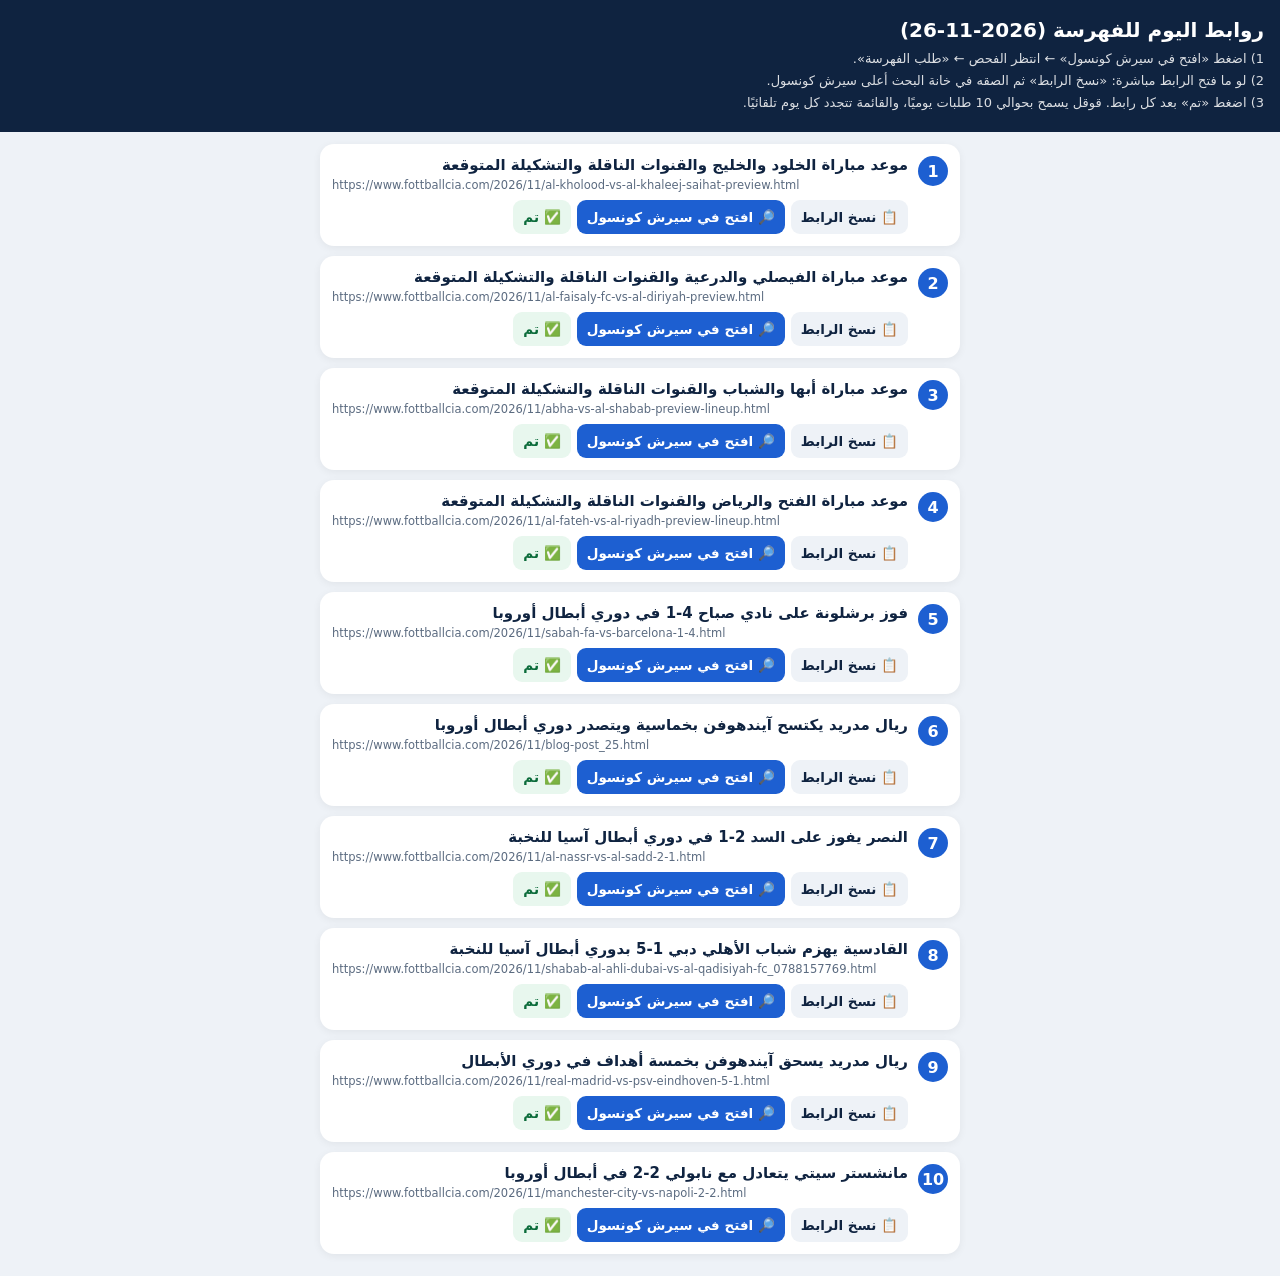
==== commit e491bbcc: "previews state + images" ====
--- a/index-links.html
+++ b/index-links.html
@@ -1 +1 @@
-<!doctype html><html lang='ar' dir='rtl'><head><meta charset='utf-8'><meta name='viewport' content='width=device-width,initial-scale=1'><meta name='robots' content='noindex,nofollow'><title>روابط الفهرسة اليومية - عالم المستديرة</title><style>body{margin:0;background:#eef2f7;font-family:system-ui,-apple-system,Segoe UI,Tahoma,sans-serif;color:#0f2340}header{background:#0f2340;color:#fff;padding:18px 16px;font-size:20px;font-weight:800}header small{display:block;font-weight:400;opacity:.85;font-size:13px;margin-top:6px;line-height:1.7}.w{max-width:640px;margin:0 auto;padding:12px}.c{display:flex;gap:10px;background:#fff;border-radius:14px;padding:12px;margin:0 0 10px;box-shadow:0 2px 8px rgba(0,0,0,.06)}.n{min-width:30px;height:30px;border-radius:50%;background:#1d5fd1;color:#fff;display:flex;align-items:center;justify-content:center;font-weight:800}.b{flex:1;min-width:0}.t{font-weight:700;font-size:15px;margin-bottom:4px}.u{font-size:11.5px;color:#5b6b80;word-break:break-all;margin-bottom:8px}.a{display:flex;gap:6px;flex-wrap:wrap}.btn{border:0;border-radius:9px;padding:9px 10px;font-size:13.5px;font-weight:700;font-family:inherit;text-decoration:none;cursor:pointer}.cp{background:#eef2f7;color:#0f2340}.go{background:#1d5fd1;color:#fff}.ok{background:#e8f7ee;color:#0b6b3a}.done{opacity:.45}.done .ok{background:#0b6b3a;color:#fff}#toast{position:fixed;bottom:18px;left:50%;transform:translateX(-50%);background:#0b6b3a;color:#fff;padding:10px 16px;border-radius:20px;display:none;font-size:14px}</style></head><body><header>روابط اليوم للفهرسة (2026-11-25)<small>1) اضغط «افتح في سيرش كونسول» ← انتظر الفحص ← «طلب الفهرسة».<br>2) لو ما فتح الرابط مباشرة: «نسخ الرابط» ثم الصقه في خانة البحث أعلى سيرش كونسول.<br>3) اضغط «تم» بعد كل رابط. قوقل يسمح بحوالي 10 طلبات يوميًا، والقائمة تتجدد كل يوم تلقائيًا.</small></header><div class='w'><div class="c"><div class="n">1</div><div class="b"><div class="t">ترتيب الدوري الفرنسي</div><div class="u" dir="ltr">https://www.fottballcia.com/p/ligue1-table.html</div><div class="a"><button class="btn cp" data-u="https://www.fottballcia.com/p/ligue1-table.html">📋 نسخ الرابط</button><a class="btn go" href="https://search.google.com/search-console/inspect?resource_id=https%3A%2F%2Fwww.fottballcia.com%2F&amp;id=https%3A%2F%2Fwww.fottballcia.com%2Fp%2Fligue1-table.html" target="_blank" rel="noopener">🔎 افتح في سيرش كونسول</a><button class="btn ok" data-k="2026-11-25-1">✅ تم</button></div></div></div><div class="c"><div class="n">2</div><div class="b"><div class="t">موعد مباراة إنتر ميلان وشتوتغارت والقنوات الناقلة والتشكيلة المتوقعة</div><div class="u" dir="ltr">https://www.fottballcia.com/2026/11/inter-vs-vfb-stuttgart-preview-lineup.html</div><div class="a"><button class="btn cp" data-u="https://www.fottballcia.com/2026/11/inter-vs-vfb-stuttgart-preview-lineup.html">📋 نسخ الرابط</button><a class="btn go" href="https://search.google.com/search-console/inspect?resource_id=https%3A%2F%2Fwww.fottballcia.com%2F&amp;id=https%3A%2F%2Fwww.fottballcia.com%2F2026%2F11%2Finter-vs-vfb-stuttgart-preview-lineup.html" target="_blank" rel="noopener">🔎 افتح في سيرش كونسول</a><button class="btn ok" data-k="2026-11-25-2">✅ تم</button></div></div></div><div class="c"><div class="n">3</div><div class="b"><div class="t">موعد مباراة سبورتنج لشبونة ومانشستر يونايتد والقنوات الناقلة والتشكيلة المتوقعة</div><div class="u" dir="ltr">https://www.fottballcia.com/2026/11/sporting-cp-vs-manchester-united.html</div><div class="a"><button class="btn cp" data-u="https://www.fottballcia.com/2026/11/sporting-cp-vs-manchester-united.html">📋 نسخ الرابط</button><a class="btn go" href="https://search.google.com/search-console/inspect?resource_id=https%3A%2F%2Fwww.fottballcia.com%2F&amp;id=https%3A%2F%2Fwww.fottballcia.com%2F2026%2F11%2Fsporting-cp-vs-manchester-united.html" target="_blank" rel="noopener">🔎 افتح في سيرش كونسول</a><button class="btn ok" data-k="2026-11-25-3">✅ تم</button></div></div></div><div class="c"><div class="n">4</div><div class="b"><div class="t">موعد مباراة ليل وبايرن ميونخ والقنوات الناقلة والتشكيلة المتوقعة</div><div class="u" dir="ltr">https://www.fottballcia.com/2026/11/lille-vs-bayern-nchen-preview-lineup.html</div><div class="a"><button class="btn cp" data-u="https://www.fottballcia.com/2026/11/lille-vs-bayern-nchen-preview-lineup.html">📋 نسخ الرابط</button><a class="btn go" href="https://search.google.com/search-console/inspect?resource_id=https%3A%2F%2Fwww.fottballcia.com%2F&amp;id=https%3A%2F%2Fwww.fottballcia.com%2F2026%2F11%2Flille-vs-bayern-nchen-preview-lineup.html" target="_blank" rel="noopener">🔎 افتح في سيرش كونسول</a><button class="btn ok" data-k="2026-11-25-4">✅ تم</button></div></div></div><div class="c"><div class="n">5</div><div class="b"><div class="t">موعد مباراة كلوب بروج وليفربول والقنوات الناقلة والتشكيلة المتوقعة</div><div class="u" dir="ltr">https://www.fottballcia.com/2026/11/club-brugge-kv-vs-liverpool-preview.html</div><div class="a"><button class="btn cp" data-u="https://www.fottballcia.com/2026/11/club-brugge-kv-vs-liverpool-preview.html">📋 نسخ الرابط</button><a class="btn go" href="https://search.google.com/search-console/inspect?resource_id=https%3A%2F%2Fwww.fottballcia.com%2F&amp;id=https%3A%2F%2Fwww.fottballcia.com%2F2026%2F11%2Fclub-brugge-kv-vs-liverpool-preview.html" target="_blank" rel="noopener">🔎 افتح في سيرش كونسول</a><button class="btn ok" data-k="2026-11-25-5">✅ تم</button></div></div></div><div class="c"><div class="n">6</div><div class="b"><div class="t">موعد مباراة باريس سان جيرمان وروما والقنوات الناقلة والتشكيلة المتوقعة</div><div class="u" dir="ltr">https://www.fottballcia.com/2026/11/paris-saint-germain-vs-roma-preview.html</div><div class="a"><button class="btn cp" data-u="https://www.fottballcia.com/2026/11/paris-saint-germain-vs-roma-preview.html">📋 نسخ الرابط</button><a class="btn go" href="https://search.google.com/search-console/inspect?resource_id=https%3A%2F%2Fwww.fottballcia.com%2F&amp;id=https%3A%2F%2Fwww.fottballcia.com%2F2026%2F11%2Fparis-saint-germain-vs-roma-preview.html" target="_blank" rel="noopener">🔎 افتح في سيرش كونسول</a><button class="btn ok" data-k="2026-11-25-6">✅ تم</button></div></div></div><div class="c"><div class="n">7</div><div class="b"><div class="t">موعد مباراة صباح وبرشلونة والقنوات الناقلة والتشكيلة المتوقعة</div><div class="u" dir="ltr">https://www.fottballcia.com/2026/11/sabah-fa-vs-barcelona-preview-lineup.html</div><div class="a"><button class="btn cp" data-u="https://www.fottballcia.com/2026/11/sabah-fa-vs-barcelona-preview-lineup.html">📋 نسخ الرابط</button><a class="btn go" href="https://search.google.com/search-console/inspect?resource_id=https%3A%2F%2Fwww.fottballcia.com%2F&amp;id=https%3A%2F%2Fwww.fottballcia.com%2F2026%2F11%2Fsabah-fa-vs-barcelona-preview-lineup.html" target="_blank" rel="noopener">🔎 افتح في سيرش كونسول</a><button class="btn ok" data-k="2026-11-25-7">✅ تم</button></div></div></div><div class="c"><div class="n">8</div><div class="b"><div class="t">موعد مباراة شاختار دونيتسك وفنربخشة والقنوات الناقلة والتشكيلة المتوقعة</div><div class="u" dir="ltr">https://www.fottballcia.com/2026/11/shakhtar-donetsk-vs-fenerbah-preview.html</div><div class="a"><button class="btn cp" data-u="https://www.fottballcia.com/2026/11/shakhtar-donetsk-vs-fenerbah-preview.html">📋 نسخ الرابط</button><a class="btn go" href="https://search.google.com/search-console/inspect?resource_id=https%3A%2F%2Fwww.fottballcia.com%2F&amp;id=https%3A%2F%2Fwww.fottballcia.com%2F2026%2F11%2Fshakhtar-donetsk-vs-fenerbah-preview.html" target="_blank" rel="noopener">🔎 افتح في سيرش كونسول</a><button class="btn ok" data-k="2026-11-25-8">✅ تم</button></div></div></div><div class="c"><div class="n">9</div><div class="b"><div class="t">موعد مباراة أتلتيكو مدريد وفيكينغ والقنوات الناقلة والتشكيلة المتوقعة</div><div class="u" dir="ltr">https://www.fottballcia.com/2026/11/atletico-madrid-vs-viking-preview.html</div><div class="a"><button class="btn cp" data-u="https://www.fottballcia.com/2026/11/atletico-madrid-vs-viking-preview.html">📋 نسخ الرابط</button><a class="btn go" href="https://search.google.com/search-console/inspect?resource_id=https%3A%2F%2Fwww.fottballcia.com%2F&amp;id=https%3A%2F%2Fwww.fottballcia.com%2F2026%2F11%2Fatletico-madrid-vs-viking-preview.html" target="_blank" rel="noopener">🔎 افتح في سيرش كونسول</a><button class="btn ok" data-k="2026-11-25-9">✅ تم</button></div></div></div><div class="c"><div class="n">10</div><div class="b"><div class="t">موعد مباراة سلافيا براغ وفياريال والقنوات الناقلة والتشكيلة المتوقعة</div><div class="u" dir="ltr">https://www.fottballcia.com/2026/11/slavia-praha-vs-villarreal-preview.html</div><div class="a"><button class="btn cp" data-u="https://www.fottballcia.com/2026/11/slavia-praha-vs-villarreal-preview.html">📋 نسخ الرابط</button><a class="btn go" href="https://search.google.com/search-console/inspect?resource_id=https%3A%2F%2Fwww.fottballcia.com%2F&amp;id=https%3A%2F%2Fwww.fottballcia.com%2F2026%2F11%2Fslavia-praha-vs-villarreal-preview.html" target="_blank" rel="noopener">🔎 افتح في سيرش كونسول</a><button class="btn ok" data-k="2026-11-25-10">✅ تم</button></div></div></div></div><div id='toast'>تم النسخ</div><script>document.querySelectorAll('.cp').forEach(function(b){b.onclick=async function(){try{await navigator.clipboard.writeText(b.dataset.u);var t=document.getElementById('toast');t.style.display='block';setTimeout(function(){t.style.display='none'},2000)}catch(e){prompt('انسخ الرابط',b.dataset.u)}}});document.querySelectorAll('.ok').forEach(function(b){var c=b.closest('.c');if(localStorage.getItem(b.dataset.k))c.classList.add('done');b.onclick=function(){c.classList.toggle('done');c.classList.contains('done')?localStorage.setItem(b.dataset.k,1):localStorage.removeItem(b.dataset.k)}});</script></body></html>+<!doctype html><html lang='ar' dir='rtl'><head><meta charset='utf-8'><meta name='viewport' content='width=device-width,initial-scale=1'><meta name='robots' content='noindex,nofollow'><title>روابط الفهرسة اليومية - عالم المستديرة</title><style>body{margin:0;background:#eef2f7;font-family:system-ui,-apple-system,Segoe UI,Tahoma,sans-serif;color:#0f2340}header{background:#0f2340;color:#fff;padding:18px 16px;font-size:20px;font-weight:800}header small{display:block;font-weight:400;opacity:.85;font-size:13px;margin-top:6px;line-height:1.7}.w{max-width:640px;margin:0 auto;padding:12px}.c{display:flex;gap:10px;background:#fff;border-radius:14px;padding:12px;margin:0 0 10px;box-shadow:0 2px 8px rgba(0,0,0,.06)}.n{min-width:30px;height:30px;border-radius:50%;background:#1d5fd1;color:#fff;display:flex;align-items:center;justify-content:center;font-weight:800}.b{flex:1;min-width:0}.t{font-weight:700;font-size:15px;margin-bottom:4px}.u{font-size:11.5px;color:#5b6b80;word-break:break-all;margin-bottom:8px}.a{display:flex;gap:6px;flex-wrap:wrap}.btn{border:0;border-radius:9px;padding:9px 10px;font-size:13.5px;font-weight:700;font-family:inherit;text-decoration:none;cursor:pointer}.cp{background:#eef2f7;color:#0f2340}.go{background:#1d5fd1;color:#fff}.ok{background:#e8f7ee;color:#0b6b3a}.done{opacity:.45}.done .ok{background:#0b6b3a;color:#fff}#toast{position:fixed;bottom:18px;left:50%;transform:translateX(-50%);background:#0b6b3a;color:#fff;padding:10px 16px;border-radius:20px;display:none;font-size:14px}</style></head><body><header>روابط اليوم للفهرسة (2026-11-26)<small>1) اضغط «افتح في سيرش كونسول» ← انتظر الفحص ← «طلب الفهرسة».<br>2) لو ما فتح الرابط مباشرة: «نسخ الرابط» ثم الصقه في خانة البحث أعلى سيرش كونسول.<br>3) اضغط «تم» بعد كل رابط. قوقل يسمح بحوالي 10 طلبات يوميًا، والقائمة تتجدد كل يوم تلقائيًا.</small></header><div class='w'><div class="c"><div class="n">1</div><div class="b"><div class="t">موعد مباراة الخلود والخليج والقنوات الناقلة والتشكيلة المتوقعة</div><div class="u" dir="ltr">https://www.fottballcia.com/2026/11/al-kholood-vs-al-khaleej-saihat-preview.html</div><div class="a"><button class="btn cp" data-u="https://www.fottballcia.com/2026/11/al-kholood-vs-al-khaleej-saihat-preview.html">📋 نسخ الرابط</button><a class="btn go" href="https://search.google.com/search-console/inspect?resource_id=https%3A%2F%2Fwww.fottballcia.com%2F&amp;id=https%3A%2F%2Fwww.fottballcia.com%2F2026%2F11%2Fal-kholood-vs-al-khaleej-saihat-preview.html" target="_blank" rel="noopener">🔎 افتح في سيرش كونسول</a><button class="btn ok" data-k="2026-11-26-1">✅ تم</button></div></div></div><div class="c"><div class="n">2</div><div class="b"><div class="t">موعد مباراة الفيصلي والدرعية والقنوات الناقلة والتشكيلة المتوقعة</div><div class="u" dir="ltr">https://www.fottballcia.com/2026/11/al-faisaly-fc-vs-al-diriyah-preview.html</div><div class="a"><button class="btn cp" data-u="https://www.fottballcia.com/2026/11/al-faisaly-fc-vs-al-diriyah-preview.html">📋 نسخ الرابط</button><a class="btn go" href="https://search.google.com/search-console/inspect?resource_id=https%3A%2F%2Fwww.fottballcia.com%2F&amp;id=https%3A%2F%2Fwww.fottballcia.com%2F2026%2F11%2Fal-faisaly-fc-vs-al-diriyah-preview.html" target="_blank" rel="noopener">🔎 افتح في سيرش كونسول</a><button class="btn ok" data-k="2026-11-26-2">✅ تم</button></div></div></div><div class="c"><div class="n">3</div><div class="b"><div class="t">موعد مباراة أبها والشباب والقنوات الناقلة والتشكيلة المتوقعة</div><div class="u" dir="ltr">https://www.fottballcia.com/2026/11/abha-vs-al-shabab-preview-lineup.html</div><div class="a"><button class="btn cp" data-u="https://www.fottballcia.com/2026/11/abha-vs-al-shabab-preview-lineup.html">📋 نسخ الرابط</button><a class="btn go" href="https://search.google.com/search-console/inspect?resource_id=https%3A%2F%2Fwww.fottballcia.com%2F&amp;id=https%3A%2F%2Fwww.fottballcia.com%2F2026%2F11%2Fabha-vs-al-shabab-preview-lineup.html" target="_blank" rel="noopener">🔎 افتح في سيرش كونسول</a><button class="btn ok" data-k="2026-11-26-3">✅ تم</button></div></div></div><div class="c"><div class="n">4</div><div class="b"><div class="t">موعد مباراة الفتح والرياض والقنوات الناقلة والتشكيلة المتوقعة</div><div class="u" dir="ltr">https://www.fottballcia.com/2026/11/al-fateh-vs-al-riyadh-preview-lineup.html</div><div class="a"><button class="btn cp" data-u="https://www.fottballcia.com/2026/11/al-fateh-vs-al-riyadh-preview-lineup.html">📋 نسخ الرابط</button><a class="btn go" href="https://search.google.com/search-console/inspect?resource_id=https%3A%2F%2Fwww.fottballcia.com%2F&amp;id=https%3A%2F%2Fwww.fottballcia.com%2F2026%2F11%2Fal-fateh-vs-al-riyadh-preview-lineup.html" target="_blank" rel="noopener">🔎 افتح في سيرش كونسول</a><button class="btn ok" data-k="2026-11-26-4">✅ تم</button></div></div></div><div class="c"><div class="n">5</div><div class="b"><div class="t">فوز برشلونة على نادي صباح 4-1 في دوري أبطال أوروبا</div><div class="u" dir="ltr">https://www.fottballcia.com/2026/11/sabah-fa-vs-barcelona-1-4.html</div><div class="a"><button class="btn cp" data-u="https://www.fottballcia.com/2026/11/sabah-fa-vs-barcelona-1-4.html">📋 نسخ الرابط</button><a class="btn go" href="https://search.google.com/search-console/inspect?resource_id=https%3A%2F%2Fwww.fottballcia.com%2F&amp;id=https%3A%2F%2Fwww.fottballcia.com%2F2026%2F11%2Fsabah-fa-vs-barcelona-1-4.html" target="_blank" rel="noopener">🔎 افتح في سيرش كونسول</a><button class="btn ok" data-k="2026-11-26-5">✅ تم</button></div></div></div><div class="c"><div class="n">6</div><div class="b"><div class="t">ريال مدريد يكتسح آيندهوفن بخماسية ويتصدر دوري أبطال أوروبا</div><div class="u" dir="ltr">https://www.fottballcia.com/2026/11/blog-post_25.html</div><div class="a"><button class="btn cp" data-u="https://www.fottballcia.com/2026/11/blog-post_25.html">📋 نسخ الرابط</button><a class="btn go" href="https://search.google.com/search-console/inspect?resource_id=https%3A%2F%2Fwww.fottballcia.com%2F&amp;id=https%3A%2F%2Fwww.fottballcia.com%2F2026%2F11%2Fblog-post_25.html" target="_blank" rel="noopener">🔎 افتح في سيرش كونسول</a><button class="btn ok" data-k="2026-11-26-6">✅ تم</button></div></div></div><div class="c"><div class="n">7</div><div class="b"><div class="t">النصر يفوز على السد 2-1 في دوري أبطال آسيا للنخبة</div><div class="u" dir="ltr">https://www.fottballcia.com/2026/11/al-nassr-vs-al-sadd-2-1.html</div><div class="a"><button class="btn cp" data-u="https://www.fottballcia.com/2026/11/al-nassr-vs-al-sadd-2-1.html">📋 نسخ الرابط</button><a class="btn go" href="https://search.google.com/search-console/inspect?resource_id=https%3A%2F%2Fwww.fottballcia.com%2F&amp;id=https%3A%2F%2Fwww.fottballcia.com%2F2026%2F11%2Fal-nassr-vs-al-sadd-2-1.html" target="_blank" rel="noopener">🔎 افتح في سيرش كونسول</a><button class="btn ok" data-k="2026-11-26-7">✅ تم</button></div></div></div><div class="c"><div class="n">8</div><div class="b"><div class="t">القادسية يهزم شباب الأهلي دبي 1-5 بدوري أبطال آسيا للنخبة</div><div class="u" dir="ltr">https://www.fottballcia.com/2026/11/shabab-al-ahli-dubai-vs-al-qadisiyah-fc_0788157769.html</div><div class="a"><button class="btn cp" data-u="https://www.fottballcia.com/2026/11/shabab-al-ahli-dubai-vs-al-qadisiyah-fc_0788157769.html">📋 نسخ الرابط</button><a class="btn go" href="https://search.google.com/search-console/inspect?resource_id=https%3A%2F%2Fwww.fottballcia.com%2F&amp;id=https%3A%2F%2Fwww.fottballcia.com%2F2026%2F11%2Fshabab-al-ahli-dubai-vs-al-qadisiyah-fc_0788157769.html" target="_blank" rel="noopener">🔎 افتح في سيرش كونسول</a><button class="btn ok" data-k="2026-11-26-8">✅ تم</button></div></div></div><div class="c"><div class="n">9</div><div class="b"><div class="t">ريال مدريد يسحق آيندهوفن بخمسة أهداف في دوري الأبطال</div><div class="u" dir="ltr">https://www.fottballcia.com/2026/11/real-madrid-vs-psv-eindhoven-5-1.html</div><div class="a"><button class="btn cp" data-u="https://www.fottballcia.com/2026/11/real-madrid-vs-psv-eindhoven-5-1.html">📋 نسخ الرابط</button><a class="btn go" href="https://search.google.com/search-console/inspect?resource_id=https%3A%2F%2Fwww.fottballcia.com%2F&amp;id=https%3A%2F%2Fwww.fottballcia.com%2F2026%2F11%2Freal-madrid-vs-psv-eindhoven-5-1.html" target="_blank" rel="noopener">🔎 افتح في سيرش كونسول</a><button class="btn ok" data-k="2026-11-26-9">✅ تم</button></div></div></div><div class="c"><div class="n">10</div><div class="b"><div class="t">مانشستر سيتي يتعادل مع نابولي 2-2 في أبطال أوروبا</div><div class="u" dir="ltr">https://www.fottballcia.com/2026/11/manchester-city-vs-napoli-2-2.html</div><div class="a"><button class="btn cp" data-u="https://www.fottballcia.com/2026/11/manchester-city-vs-napoli-2-2.html">📋 نسخ الرابط</button><a class="btn go" href="https://search.google.com/search-console/inspect?resource_id=https%3A%2F%2Fwww.fottballcia.com%2F&amp;id=https%3A%2F%2Fwww.fottballcia.com%2F2026%2F11%2Fmanchester-city-vs-napoli-2-2.html" target="_blank" rel="noopener">🔎 افتح في سيرش كونسول</a><button class="btn ok" data-k="2026-11-26-10">✅ تم</button></div></div></div></div><div id='toast'>تم النسخ</div><script>document.querySelectorAll('.cp').forEach(function(b){b.onclick=async function(){try{await navigator.clipboard.writeText(b.dataset.u);var t=document.getElementById('toast');t.style.display='block';setTimeout(function(){t.style.display='none'},2000)}catch(e){prompt('انسخ الرابط',b.dataset.u)}}});document.querySelectorAll('.ok').forEach(function(b){var c=b.closest('.c');if(localStorage.getItem(b.dataset.k))c.classList.add('done');b.onclick=function(){c.classList.toggle('done');c.classList.contains('done')?localStorage.setItem(b.dataset.k,1):localStorage.removeItem(b.dataset.k)}});</script></body></html>
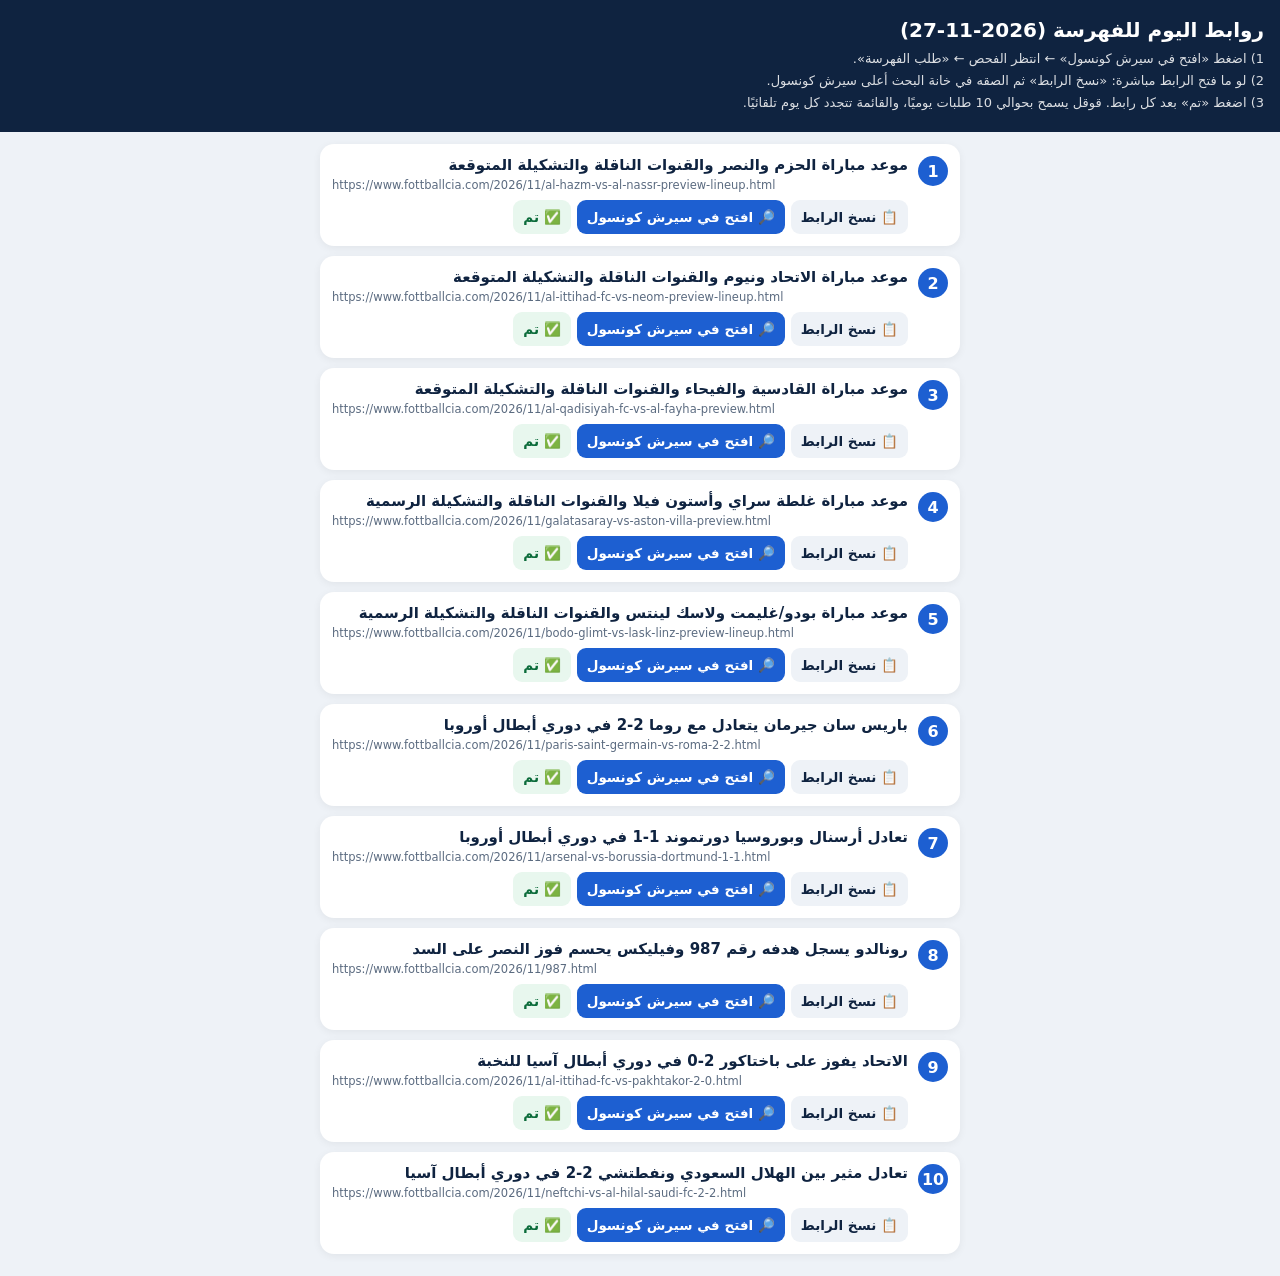
==== commit 63403b49: "previews state + images" ====
--- a/index-links.html
+++ b/index-links.html
@@ -1 +1 @@
-<!doctype html><html lang='ar' dir='rtl'><head><meta charset='utf-8'><meta name='viewport' content='width=device-width,initial-scale=1'><meta name='robots' content='noindex,nofollow'><title>روابط الفهرسة اليومية - عالم المستديرة</title><style>body{margin:0;background:#eef2f7;font-family:system-ui,-apple-system,Segoe UI,Tahoma,sans-serif;color:#0f2340}header{background:#0f2340;color:#fff;padding:18px 16px;font-size:20px;font-weight:800}header small{display:block;font-weight:400;opacity:.85;font-size:13px;margin-top:6px;line-height:1.7}.w{max-width:640px;margin:0 auto;padding:12px}.c{display:flex;gap:10px;background:#fff;border-radius:14px;padding:12px;margin:0 0 10px;box-shadow:0 2px 8px rgba(0,0,0,.06)}.n{min-width:30px;height:30px;border-radius:50%;background:#1d5fd1;color:#fff;display:flex;align-items:center;justify-content:center;font-weight:800}.b{flex:1;min-width:0}.t{font-weight:700;font-size:15px;margin-bottom:4px}.u{font-size:11.5px;color:#5b6b80;word-break:break-all;margin-bottom:8px}.a{display:flex;gap:6px;flex-wrap:wrap}.btn{border:0;border-radius:9px;padding:9px 10px;font-size:13.5px;font-weight:700;font-family:inherit;text-decoration:none;cursor:pointer}.cp{background:#eef2f7;color:#0f2340}.go{background:#1d5fd1;color:#fff}.ok{background:#e8f7ee;color:#0b6b3a}.done{opacity:.45}.done .ok{background:#0b6b3a;color:#fff}#toast{position:fixed;bottom:18px;left:50%;transform:translateX(-50%);background:#0b6b3a;color:#fff;padding:10px 16px;border-radius:20px;display:none;font-size:14px}</style></head><body><header>روابط اليوم للفهرسة (2026-11-26)<small>1) اضغط «افتح في سيرش كونسول» ← انتظر الفحص ← «طلب الفهرسة».<br>2) لو ما فتح الرابط مباشرة: «نسخ الرابط» ثم الصقه في خانة البحث أعلى سيرش كونسول.<br>3) اضغط «تم» بعد كل رابط. قوقل يسمح بحوالي 10 طلبات يوميًا، والقائمة تتجدد كل يوم تلقائيًا.</small></header><div class='w'><div class="c"><div class="n">1</div><div class="b"><div class="t">موعد مباراة الخلود والخليج والقنوات الناقلة والتشكيلة المتوقعة</div><div class="u" dir="ltr">https://www.fottballcia.com/2026/11/al-kholood-vs-al-khaleej-saihat-preview.html</div><div class="a"><button class="btn cp" data-u="https://www.fottballcia.com/2026/11/al-kholood-vs-al-khaleej-saihat-preview.html">📋 نسخ الرابط</button><a class="btn go" href="https://search.google.com/search-console/inspect?resource_id=https%3A%2F%2Fwww.fottballcia.com%2F&amp;id=https%3A%2F%2Fwww.fottballcia.com%2F2026%2F11%2Fal-kholood-vs-al-khaleej-saihat-preview.html" target="_blank" rel="noopener">🔎 افتح في سيرش كونسول</a><button class="btn ok" data-k="2026-11-26-1">✅ تم</button></div></div></div><div class="c"><div class="n">2</div><div class="b"><div class="t">موعد مباراة الفيصلي والدرعية والقنوات الناقلة والتشكيلة المتوقعة</div><div class="u" dir="ltr">https://www.fottballcia.com/2026/11/al-faisaly-fc-vs-al-diriyah-preview.html</div><div class="a"><button class="btn cp" data-u="https://www.fottballcia.com/2026/11/al-faisaly-fc-vs-al-diriyah-preview.html">📋 نسخ الرابط</button><a class="btn go" href="https://search.google.com/search-console/inspect?resource_id=https%3A%2F%2Fwww.fottballcia.com%2F&amp;id=https%3A%2F%2Fwww.fottballcia.com%2F2026%2F11%2Fal-faisaly-fc-vs-al-diriyah-preview.html" target="_blank" rel="noopener">🔎 افتح في سيرش كونسول</a><button class="btn ok" data-k="2026-11-26-2">✅ تم</button></div></div></div><div class="c"><div class="n">3</div><div class="b"><div class="t">موعد مباراة أبها والشباب والقنوات الناقلة والتشكيلة المتوقعة</div><div class="u" dir="ltr">https://www.fottballcia.com/2026/11/abha-vs-al-shabab-preview-lineup.html</div><div class="a"><button class="btn cp" data-u="https://www.fottballcia.com/2026/11/abha-vs-al-shabab-preview-lineup.html">📋 نسخ الرابط</button><a class="btn go" href="https://search.google.com/search-console/inspect?resource_id=https%3A%2F%2Fwww.fottballcia.com%2F&amp;id=https%3A%2F%2Fwww.fottballcia.com%2F2026%2F11%2Fabha-vs-al-shabab-preview-lineup.html" target="_blank" rel="noopener">🔎 افتح في سيرش كونسول</a><button class="btn ok" data-k="2026-11-26-3">✅ تم</button></div></div></div><div class="c"><div class="n">4</div><div class="b"><div class="t">موعد مباراة الفتح والرياض والقنوات الناقلة والتشكيلة المتوقعة</div><div class="u" dir="ltr">https://www.fottballcia.com/2026/11/al-fateh-vs-al-riyadh-preview-lineup.html</div><div class="a"><button class="btn cp" data-u="https://www.fottballcia.com/2026/11/al-fateh-vs-al-riyadh-preview-lineup.html">📋 نسخ الرابط</button><a class="btn go" href="https://search.google.com/search-console/inspect?resource_id=https%3A%2F%2Fwww.fottballcia.com%2F&amp;id=https%3A%2F%2Fwww.fottballcia.com%2F2026%2F11%2Fal-fateh-vs-al-riyadh-preview-lineup.html" target="_blank" rel="noopener">🔎 افتح في سيرش كونسول</a><button class="btn ok" data-k="2026-11-26-4">✅ تم</button></div></div></div><div class="c"><div class="n">5</div><div class="b"><div class="t">فوز برشلونة على نادي صباح 4-1 في دوري أبطال أوروبا</div><div class="u" dir="ltr">https://www.fottballcia.com/2026/11/sabah-fa-vs-barcelona-1-4.html</div><div class="a"><button class="btn cp" data-u="https://www.fottballcia.com/2026/11/sabah-fa-vs-barcelona-1-4.html">📋 نسخ الرابط</button><a class="btn go" href="https://search.google.com/search-console/inspect?resource_id=https%3A%2F%2Fwww.fottballcia.com%2F&amp;id=https%3A%2F%2Fwww.fottballcia.com%2F2026%2F11%2Fsabah-fa-vs-barcelona-1-4.html" target="_blank" rel="noopener">🔎 افتح في سيرش كونسول</a><button class="btn ok" data-k="2026-11-26-5">✅ تم</button></div></div></div><div class="c"><div class="n">6</div><div class="b"><div class="t">ريال مدريد يكتسح آيندهوفن بخماسية ويتصدر دوري أبطال أوروبا</div><div class="u" dir="ltr">https://www.fottballcia.com/2026/11/blog-post_25.html</div><div class="a"><button class="btn cp" data-u="https://www.fottballcia.com/2026/11/blog-post_25.html">📋 نسخ الرابط</button><a class="btn go" href="https://search.google.com/search-console/inspect?resource_id=https%3A%2F%2Fwww.fottballcia.com%2F&amp;id=https%3A%2F%2Fwww.fottballcia.com%2F2026%2F11%2Fblog-post_25.html" target="_blank" rel="noopener">🔎 افتح في سيرش كونسول</a><button class="btn ok" data-k="2026-11-26-6">✅ تم</button></div></div></div><div class="c"><div class="n">7</div><div class="b"><div class="t">النصر يفوز على السد 2-1 في دوري أبطال آسيا للنخبة</div><div class="u" dir="ltr">https://www.fottballcia.com/2026/11/al-nassr-vs-al-sadd-2-1.html</div><div class="a"><button class="btn cp" data-u="https://www.fottballcia.com/2026/11/al-nassr-vs-al-sadd-2-1.html">📋 نسخ الرابط</button><a class="btn go" href="https://search.google.com/search-console/inspect?resource_id=https%3A%2F%2Fwww.fottballcia.com%2F&amp;id=https%3A%2F%2Fwww.fottballcia.com%2F2026%2F11%2Fal-nassr-vs-al-sadd-2-1.html" target="_blank" rel="noopener">🔎 افتح في سيرش كونسول</a><button class="btn ok" data-k="2026-11-26-7">✅ تم</button></div></div></div><div class="c"><div class="n">8</div><div class="b"><div class="t">القادسية يهزم شباب الأهلي دبي 1-5 بدوري أبطال آسيا للنخبة</div><div class="u" dir="ltr">https://www.fottballcia.com/2026/11/shabab-al-ahli-dubai-vs-al-qadisiyah-fc_0788157769.html</div><div class="a"><button class="btn cp" data-u="https://www.fottballcia.com/2026/11/shabab-al-ahli-dubai-vs-al-qadisiyah-fc_0788157769.html">📋 نسخ الرابط</button><a class="btn go" href="https://search.google.com/search-console/inspect?resource_id=https%3A%2F%2Fwww.fottballcia.com%2F&amp;id=https%3A%2F%2Fwww.fottballcia.com%2F2026%2F11%2Fshabab-al-ahli-dubai-vs-al-qadisiyah-fc_0788157769.html" target="_blank" rel="noopener">🔎 افتح في سيرش كونسول</a><button class="btn ok" data-k="2026-11-26-8">✅ تم</button></div></div></div><div class="c"><div class="n">9</div><div class="b"><div class="t">ريال مدريد يسحق آيندهوفن بخمسة أهداف في دوري الأبطال</div><div class="u" dir="ltr">https://www.fottballcia.com/2026/11/real-madrid-vs-psv-eindhoven-5-1.html</div><div class="a"><button class="btn cp" data-u="https://www.fottballcia.com/2026/11/real-madrid-vs-psv-eindhoven-5-1.html">📋 نسخ الرابط</button><a class="btn go" href="https://search.google.com/search-console/inspect?resource_id=https%3A%2F%2Fwww.fottballcia.com%2F&amp;id=https%3A%2F%2Fwww.fottballcia.com%2F2026%2F11%2Freal-madrid-vs-psv-eindhoven-5-1.html" target="_blank" rel="noopener">🔎 افتح في سيرش كونسول</a><button class="btn ok" data-k="2026-11-26-9">✅ تم</button></div></div></div><div class="c"><div class="n">10</div><div class="b"><div class="t">مانشستر سيتي يتعادل مع نابولي 2-2 في أبطال أوروبا</div><div class="u" dir="ltr">https://www.fottballcia.com/2026/11/manchester-city-vs-napoli-2-2.html</div><div class="a"><button class="btn cp" data-u="https://www.fottballcia.com/2026/11/manchester-city-vs-napoli-2-2.html">📋 نسخ الرابط</button><a class="btn go" href="https://search.google.com/search-console/inspect?resource_id=https%3A%2F%2Fwww.fottballcia.com%2F&amp;id=https%3A%2F%2Fwww.fottballcia.com%2F2026%2F11%2Fmanchester-city-vs-napoli-2-2.html" target="_blank" rel="noopener">🔎 افتح في سيرش كونسول</a><button class="btn ok" data-k="2026-11-26-10">✅ تم</button></div></div></div></div><div id='toast'>تم النسخ</div><script>document.querySelectorAll('.cp').forEach(function(b){b.onclick=async function(){try{await navigator.clipboard.writeText(b.dataset.u);var t=document.getElementById('toast');t.style.display='block';setTimeout(function(){t.style.display='none'},2000)}catch(e){prompt('انسخ الرابط',b.dataset.u)}}});document.querySelectorAll('.ok').forEach(function(b){var c=b.closest('.c');if(localStorage.getItem(b.dataset.k))c.classList.add('done');b.onclick=function(){c.classList.toggle('done');c.classList.contains('done')?localStorage.setItem(b.dataset.k,1):localStorage.removeItem(b.dataset.k)}});</script></body></html>+<!doctype html><html lang='ar' dir='rtl'><head><meta charset='utf-8'><meta name='viewport' content='width=device-width,initial-scale=1'><meta name='robots' content='noindex,nofollow'><title>روابط الفهرسة اليومية - عالم المستديرة</title><style>body{margin:0;background:#eef2f7;font-family:system-ui,-apple-system,Segoe UI,Tahoma,sans-serif;color:#0f2340}header{background:#0f2340;color:#fff;padding:18px 16px;font-size:20px;font-weight:800}header small{display:block;font-weight:400;opacity:.85;font-size:13px;margin-top:6px;line-height:1.7}.w{max-width:640px;margin:0 auto;padding:12px}.c{display:flex;gap:10px;background:#fff;border-radius:14px;padding:12px;margin:0 0 10px;box-shadow:0 2px 8px rgba(0,0,0,.06)}.n{min-width:30px;height:30px;border-radius:50%;background:#1d5fd1;color:#fff;display:flex;align-items:center;justify-content:center;font-weight:800}.b{flex:1;min-width:0}.t{font-weight:700;font-size:15px;margin-bottom:4px}.u{font-size:11.5px;color:#5b6b80;word-break:break-all;margin-bottom:8px}.a{display:flex;gap:6px;flex-wrap:wrap}.btn{border:0;border-radius:9px;padding:9px 10px;font-size:13.5px;font-weight:700;font-family:inherit;text-decoration:none;cursor:pointer}.cp{background:#eef2f7;color:#0f2340}.go{background:#1d5fd1;color:#fff}.ok{background:#e8f7ee;color:#0b6b3a}.done{opacity:.45}.done .ok{background:#0b6b3a;color:#fff}#toast{position:fixed;bottom:18px;left:50%;transform:translateX(-50%);background:#0b6b3a;color:#fff;padding:10px 16px;border-radius:20px;display:none;font-size:14px}</style></head><body><header>روابط اليوم للفهرسة (2026-11-27)<small>1) اضغط «افتح في سيرش كونسول» ← انتظر الفحص ← «طلب الفهرسة».<br>2) لو ما فتح الرابط مباشرة: «نسخ الرابط» ثم الصقه في خانة البحث أعلى سيرش كونسول.<br>3) اضغط «تم» بعد كل رابط. قوقل يسمح بحوالي 10 طلبات يوميًا، والقائمة تتجدد كل يوم تلقائيًا.</small></header><div class='w'><div class="c"><div class="n">1</div><div class="b"><div class="t">موعد مباراة الحزم والنصر والقنوات الناقلة والتشكيلة المتوقعة</div><div class="u" dir="ltr">https://www.fottballcia.com/2026/11/al-hazm-vs-al-nassr-preview-lineup.html</div><div class="a"><button class="btn cp" data-u="https://www.fottballcia.com/2026/11/al-hazm-vs-al-nassr-preview-lineup.html">📋 نسخ الرابط</button><a class="btn go" href="https://search.google.com/search-console/inspect?resource_id=https%3A%2F%2Fwww.fottballcia.com%2F&amp;id=https%3A%2F%2Fwww.fottballcia.com%2F2026%2F11%2Fal-hazm-vs-al-nassr-preview-lineup.html" target="_blank" rel="noopener">🔎 افتح في سيرش كونسول</a><button class="btn ok" data-k="2026-11-27-1">✅ تم</button></div></div></div><div class="c"><div class="n">2</div><div class="b"><div class="t">موعد مباراة الاتحاد ونيوم والقنوات الناقلة والتشكيلة المتوقعة</div><div class="u" dir="ltr">https://www.fottballcia.com/2026/11/al-ittihad-fc-vs-neom-preview-lineup.html</div><div class="a"><button class="btn cp" data-u="https://www.fottballcia.com/2026/11/al-ittihad-fc-vs-neom-preview-lineup.html">📋 نسخ الرابط</button><a class="btn go" href="https://search.google.com/search-console/inspect?resource_id=https%3A%2F%2Fwww.fottballcia.com%2F&amp;id=https%3A%2F%2Fwww.fottballcia.com%2F2026%2F11%2Fal-ittihad-fc-vs-neom-preview-lineup.html" target="_blank" rel="noopener">🔎 افتح في سيرش كونسول</a><button class="btn ok" data-k="2026-11-27-2">✅ تم</button></div></div></div><div class="c"><div class="n">3</div><div class="b"><div class="t">موعد مباراة القادسية والفيحاء والقنوات الناقلة والتشكيلة المتوقعة</div><div class="u" dir="ltr">https://www.fottballcia.com/2026/11/al-qadisiyah-fc-vs-al-fayha-preview.html</div><div class="a"><button class="btn cp" data-u="https://www.fottballcia.com/2026/11/al-qadisiyah-fc-vs-al-fayha-preview.html">📋 نسخ الرابط</button><a class="btn go" href="https://search.google.com/search-console/inspect?resource_id=https%3A%2F%2Fwww.fottballcia.com%2F&amp;id=https%3A%2F%2Fwww.fottballcia.com%2F2026%2F11%2Fal-qadisiyah-fc-vs-al-fayha-preview.html" target="_blank" rel="noopener">🔎 افتح في سيرش كونسول</a><button class="btn ok" data-k="2026-11-27-3">✅ تم</button></div></div></div><div class="c"><div class="n">4</div><div class="b"><div class="t">موعد مباراة غلطة سراي وأستون فيلا والقنوات الناقلة والتشكيلة الرسمية</div><div class="u" dir="ltr">https://www.fottballcia.com/2026/11/galatasaray-vs-aston-villa-preview.html</div><div class="a"><button class="btn cp" data-u="https://www.fottballcia.com/2026/11/galatasaray-vs-aston-villa-preview.html">📋 نسخ الرابط</button><a class="btn go" href="https://search.google.com/search-console/inspect?resource_id=https%3A%2F%2Fwww.fottballcia.com%2F&amp;id=https%3A%2F%2Fwww.fottballcia.com%2F2026%2F11%2Fgalatasaray-vs-aston-villa-preview.html" target="_blank" rel="noopener">🔎 افتح في سيرش كونسول</a><button class="btn ok" data-k="2026-11-27-4">✅ تم</button></div></div></div><div class="c"><div class="n">5</div><div class="b"><div class="t">موعد مباراة بودو/غليمت ولاسك لينتس والقنوات الناقلة والتشكيلة الرسمية</div><div class="u" dir="ltr">https://www.fottballcia.com/2026/11/bodo-glimt-vs-lask-linz-preview-lineup.html</div><div class="a"><button class="btn cp" data-u="https://www.fottballcia.com/2026/11/bodo-glimt-vs-lask-linz-preview-lineup.html">📋 نسخ الرابط</button><a class="btn go" href="https://search.google.com/search-console/inspect?resource_id=https%3A%2F%2Fwww.fottballcia.com%2F&amp;id=https%3A%2F%2Fwww.fottballcia.com%2F2026%2F11%2Fbodo-glimt-vs-lask-linz-preview-lineup.html" target="_blank" rel="noopener">🔎 افتح في سيرش كونسول</a><button class="btn ok" data-k="2026-11-27-5">✅ تم</button></div></div></div><div class="c"><div class="n">6</div><div class="b"><div class="t">باريس سان جيرمان يتعادل مع روما 2-2 في دوري أبطال أوروبا</div><div class="u" dir="ltr">https://www.fottballcia.com/2026/11/paris-saint-germain-vs-roma-2-2.html</div><div class="a"><button class="btn cp" data-u="https://www.fottballcia.com/2026/11/paris-saint-germain-vs-roma-2-2.html">📋 نسخ الرابط</button><a class="btn go" href="https://search.google.com/search-console/inspect?resource_id=https%3A%2F%2Fwww.fottballcia.com%2F&amp;id=https%3A%2F%2Fwww.fottballcia.com%2F2026%2F11%2Fparis-saint-germain-vs-roma-2-2.html" target="_blank" rel="noopener">🔎 افتح في سيرش كونسول</a><button class="btn ok" data-k="2026-11-27-6">✅ تم</button></div></div></div><div class="c"><div class="n">7</div><div class="b"><div class="t">تعادل أرسنال وبوروسيا دورتموند 1-1 في دوري أبطال أوروبا</div><div class="u" dir="ltr">https://www.fottballcia.com/2026/11/arsenal-vs-borussia-dortmund-1-1.html</div><div class="a"><button class="btn cp" data-u="https://www.fottballcia.com/2026/11/arsenal-vs-borussia-dortmund-1-1.html">📋 نسخ الرابط</button><a class="btn go" href="https://search.google.com/search-console/inspect?resource_id=https%3A%2F%2Fwww.fottballcia.com%2F&amp;id=https%3A%2F%2Fwww.fottballcia.com%2F2026%2F11%2Farsenal-vs-borussia-dortmund-1-1.html" target="_blank" rel="noopener">🔎 افتح في سيرش كونسول</a><button class="btn ok" data-k="2026-11-27-7">✅ تم</button></div></div></div><div class="c"><div class="n">8</div><div class="b"><div class="t">رونالدو يسجل هدفه رقم 987 وفيليكس يحسم فوز النصر على السد</div><div class="u" dir="ltr">https://www.fottballcia.com/2026/11/987.html</div><div class="a"><button class="btn cp" data-u="https://www.fottballcia.com/2026/11/987.html">📋 نسخ الرابط</button><a class="btn go" href="https://search.google.com/search-console/inspect?resource_id=https%3A%2F%2Fwww.fottballcia.com%2F&amp;id=https%3A%2F%2Fwww.fottballcia.com%2F2026%2F11%2F987.html" target="_blank" rel="noopener">🔎 افتح في سيرش كونسول</a><button class="btn ok" data-k="2026-11-27-8">✅ تم</button></div></div></div><div class="c"><div class="n">9</div><div class="b"><div class="t">الاتحاد يفوز على باختاكور 2-0 في دوري أبطال آسيا للنخبة</div><div class="u" dir="ltr">https://www.fottballcia.com/2026/11/al-ittihad-fc-vs-pakhtakor-2-0.html</div><div class="a"><button class="btn cp" data-u="https://www.fottballcia.com/2026/11/al-ittihad-fc-vs-pakhtakor-2-0.html">📋 نسخ الرابط</button><a class="btn go" href="https://search.google.com/search-console/inspect?resource_id=https%3A%2F%2Fwww.fottballcia.com%2F&amp;id=https%3A%2F%2Fwww.fottballcia.com%2F2026%2F11%2Fal-ittihad-fc-vs-pakhtakor-2-0.html" target="_blank" rel="noopener">🔎 افتح في سيرش كونسول</a><button class="btn ok" data-k="2026-11-27-9">✅ تم</button></div></div></div><div class="c"><div class="n">10</div><div class="b"><div class="t">تعادل مثير بين الهلال السعودي ونفطتشي 2-2 في دوري أبطال آسيا</div><div class="u" dir="ltr">https://www.fottballcia.com/2026/11/neftchi-vs-al-hilal-saudi-fc-2-2.html</div><div class="a"><button class="btn cp" data-u="https://www.fottballcia.com/2026/11/neftchi-vs-al-hilal-saudi-fc-2-2.html">📋 نسخ الرابط</button><a class="btn go" href="https://search.google.com/search-console/inspect?resource_id=https%3A%2F%2Fwww.fottballcia.com%2F&amp;id=https%3A%2F%2Fwww.fottballcia.com%2F2026%2F11%2Fneftchi-vs-al-hilal-saudi-fc-2-2.html" target="_blank" rel="noopener">🔎 افتح في سيرش كونسول</a><button class="btn ok" data-k="2026-11-27-10">✅ تم</button></div></div></div></div><div id='toast'>تم النسخ</div><script>document.querySelectorAll('.cp').forEach(function(b){b.onclick=async function(){try{await navigator.clipboard.writeText(b.dataset.u);var t=document.getElementById('toast');t.style.display='block';setTimeout(function(){t.style.display='none'},2000)}catch(e){prompt('انسخ الرابط',b.dataset.u)}}});document.querySelectorAll('.ok').forEach(function(b){var c=b.closest('.c');if(localStorage.getItem(b.dataset.k))c.classList.add('done');b.onclick=function(){c.classList.toggle('done');c.classList.contains('done')?localStorage.setItem(b.dataset.k,1):localStorage.removeItem(b.dataset.k)}});</script></body></html>
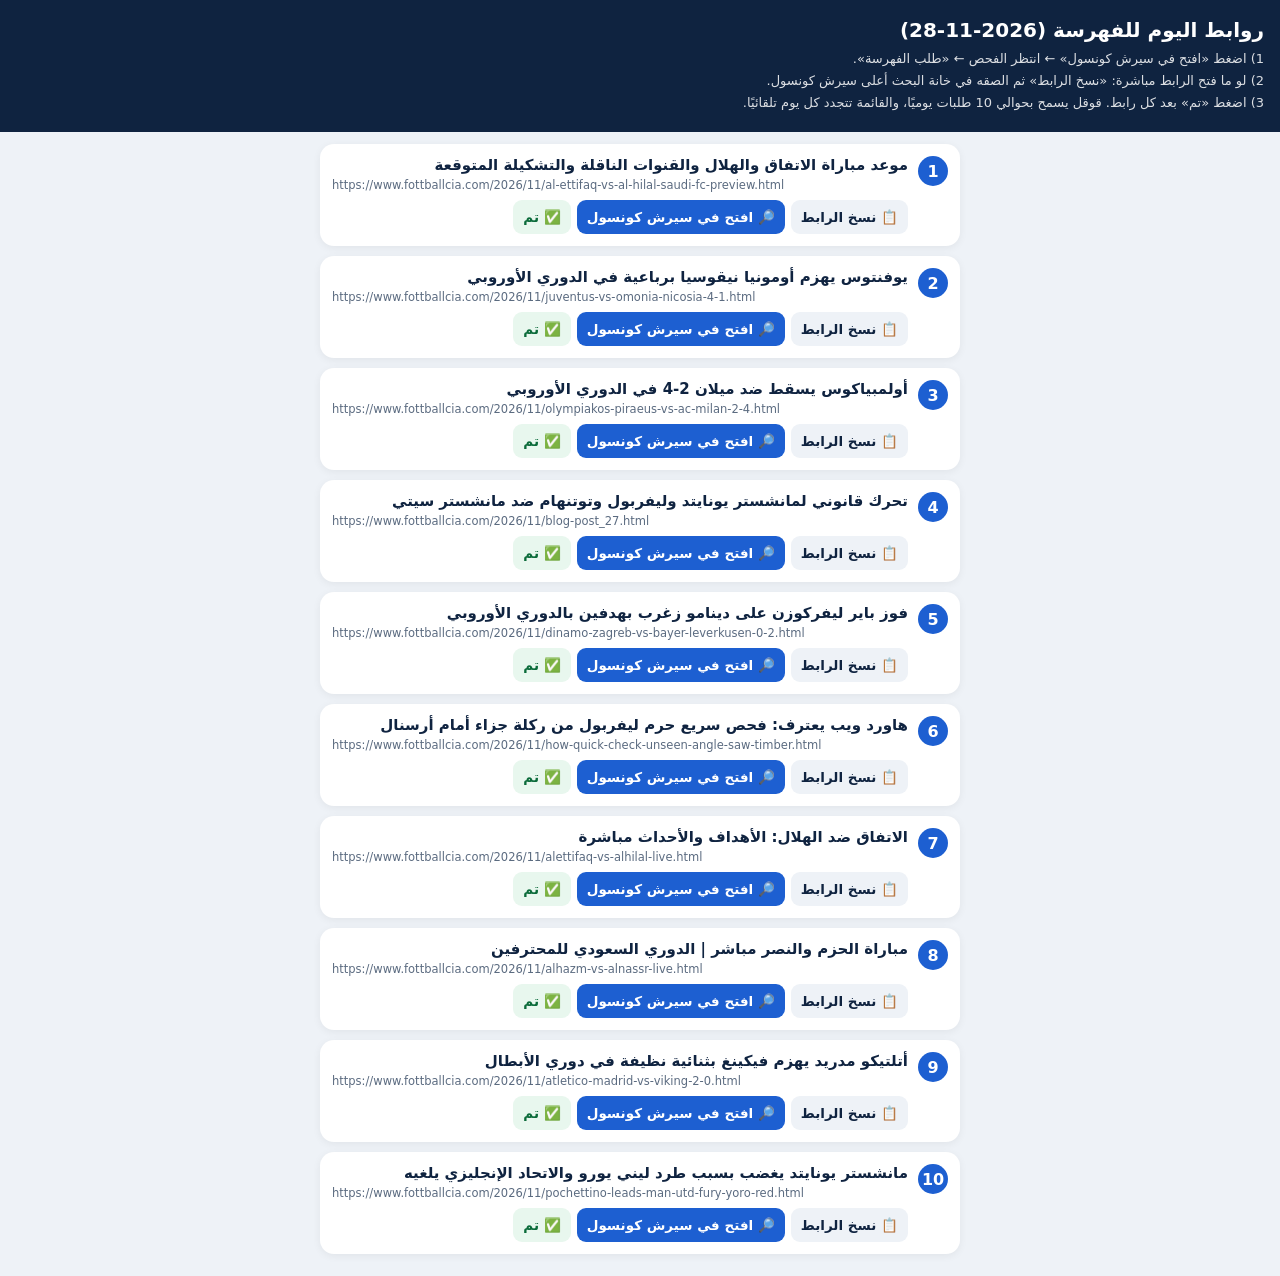
==== commit 9c2d18de: "previews state + images" ====
--- a/index-links.html
+++ b/index-links.html
@@ -1 +1 @@
-<!doctype html><html lang='ar' dir='rtl'><head><meta charset='utf-8'><meta name='viewport' content='width=device-width,initial-scale=1'><meta name='robots' content='noindex,nofollow'><title>روابط الفهرسة اليومية - عالم المستديرة</title><style>body{margin:0;background:#eef2f7;font-family:system-ui,-apple-system,Segoe UI,Tahoma,sans-serif;color:#0f2340}header{background:#0f2340;color:#fff;padding:18px 16px;font-size:20px;font-weight:800}header small{display:block;font-weight:400;opacity:.85;font-size:13px;margin-top:6px;line-height:1.7}.w{max-width:640px;margin:0 auto;padding:12px}.c{display:flex;gap:10px;background:#fff;border-radius:14px;padding:12px;margin:0 0 10px;box-shadow:0 2px 8px rgba(0,0,0,.06)}.n{min-width:30px;height:30px;border-radius:50%;background:#1d5fd1;color:#fff;display:flex;align-items:center;justify-content:center;font-weight:800}.b{flex:1;min-width:0}.t{font-weight:700;font-size:15px;margin-bottom:4px}.u{font-size:11.5px;color:#5b6b80;word-break:break-all;margin-bottom:8px}.a{display:flex;gap:6px;flex-wrap:wrap}.btn{border:0;border-radius:9px;padding:9px 10px;font-size:13.5px;font-weight:700;font-family:inherit;text-decoration:none;cursor:pointer}.cp{background:#eef2f7;color:#0f2340}.go{background:#1d5fd1;color:#fff}.ok{background:#e8f7ee;color:#0b6b3a}.done{opacity:.45}.done .ok{background:#0b6b3a;color:#fff}#toast{position:fixed;bottom:18px;left:50%;transform:translateX(-50%);background:#0b6b3a;color:#fff;padding:10px 16px;border-radius:20px;display:none;font-size:14px}</style></head><body><header>روابط اليوم للفهرسة (2026-11-27)<small>1) اضغط «افتح في سيرش كونسول» ← انتظر الفحص ← «طلب الفهرسة».<br>2) لو ما فتح الرابط مباشرة: «نسخ الرابط» ثم الصقه في خانة البحث أعلى سيرش كونسول.<br>3) اضغط «تم» بعد كل رابط. قوقل يسمح بحوالي 10 طلبات يوميًا، والقائمة تتجدد كل يوم تلقائيًا.</small></header><div class='w'><div class="c"><div class="n">1</div><div class="b"><div class="t">موعد مباراة الحزم والنصر والقنوات الناقلة والتشكيلة المتوقعة</div><div class="u" dir="ltr">https://www.fottballcia.com/2026/11/al-hazm-vs-al-nassr-preview-lineup.html</div><div class="a"><button class="btn cp" data-u="https://www.fottballcia.com/2026/11/al-hazm-vs-al-nassr-preview-lineup.html">📋 نسخ الرابط</button><a class="btn go" href="https://search.google.com/search-console/inspect?resource_id=https%3A%2F%2Fwww.fottballcia.com%2F&amp;id=https%3A%2F%2Fwww.fottballcia.com%2F2026%2F11%2Fal-hazm-vs-al-nassr-preview-lineup.html" target="_blank" rel="noopener">🔎 افتح في سيرش كونسول</a><button class="btn ok" data-k="2026-11-27-1">✅ تم</button></div></div></div><div class="c"><div class="n">2</div><div class="b"><div class="t">موعد مباراة الاتحاد ونيوم والقنوات الناقلة والتشكيلة المتوقعة</div><div class="u" dir="ltr">https://www.fottballcia.com/2026/11/al-ittihad-fc-vs-neom-preview-lineup.html</div><div class="a"><button class="btn cp" data-u="https://www.fottballcia.com/2026/11/al-ittihad-fc-vs-neom-preview-lineup.html">📋 نسخ الرابط</button><a class="btn go" href="https://search.google.com/search-console/inspect?resource_id=https%3A%2F%2Fwww.fottballcia.com%2F&amp;id=https%3A%2F%2Fwww.fottballcia.com%2F2026%2F11%2Fal-ittihad-fc-vs-neom-preview-lineup.html" target="_blank" rel="noopener">🔎 افتح في سيرش كونسول</a><button class="btn ok" data-k="2026-11-27-2">✅ تم</button></div></div></div><div class="c"><div class="n">3</div><div class="b"><div class="t">موعد مباراة القادسية والفيحاء والقنوات الناقلة والتشكيلة المتوقعة</div><div class="u" dir="ltr">https://www.fottballcia.com/2026/11/al-qadisiyah-fc-vs-al-fayha-preview.html</div><div class="a"><button class="btn cp" data-u="https://www.fottballcia.com/2026/11/al-qadisiyah-fc-vs-al-fayha-preview.html">📋 نسخ الرابط</button><a class="btn go" href="https://search.google.com/search-console/inspect?resource_id=https%3A%2F%2Fwww.fottballcia.com%2F&amp;id=https%3A%2F%2Fwww.fottballcia.com%2F2026%2F11%2Fal-qadisiyah-fc-vs-al-fayha-preview.html" target="_blank" rel="noopener">🔎 افتح في سيرش كونسول</a><button class="btn ok" data-k="2026-11-27-3">✅ تم</button></div></div></div><div class="c"><div class="n">4</div><div class="b"><div class="t">موعد مباراة غلطة سراي وأستون فيلا والقنوات الناقلة والتشكيلة الرسمية</div><div class="u" dir="ltr">https://www.fottballcia.com/2026/11/galatasaray-vs-aston-villa-preview.html</div><div class="a"><button class="btn cp" data-u="https://www.fottballcia.com/2026/11/galatasaray-vs-aston-villa-preview.html">📋 نسخ الرابط</button><a class="btn go" href="https://search.google.com/search-console/inspect?resource_id=https%3A%2F%2Fwww.fottballcia.com%2F&amp;id=https%3A%2F%2Fwww.fottballcia.com%2F2026%2F11%2Fgalatasaray-vs-aston-villa-preview.html" target="_blank" rel="noopener">🔎 افتح في سيرش كونسول</a><button class="btn ok" data-k="2026-11-27-4">✅ تم</button></div></div></div><div class="c"><div class="n">5</div><div class="b"><div class="t">موعد مباراة بودو/غليمت ولاسك لينتس والقنوات الناقلة والتشكيلة الرسمية</div><div class="u" dir="ltr">https://www.fottballcia.com/2026/11/bodo-glimt-vs-lask-linz-preview-lineup.html</div><div class="a"><button class="btn cp" data-u="https://www.fottballcia.com/2026/11/bodo-glimt-vs-lask-linz-preview-lineup.html">📋 نسخ الرابط</button><a class="btn go" href="https://search.google.com/search-console/inspect?resource_id=https%3A%2F%2Fwww.fottballcia.com%2F&amp;id=https%3A%2F%2Fwww.fottballcia.com%2F2026%2F11%2Fbodo-glimt-vs-lask-linz-preview-lineup.html" target="_blank" rel="noopener">🔎 افتح في سيرش كونسول</a><button class="btn ok" data-k="2026-11-27-5">✅ تم</button></div></div></div><div class="c"><div class="n">6</div><div class="b"><div class="t">باريس سان جيرمان يتعادل مع روما 2-2 في دوري أبطال أوروبا</div><div class="u" dir="ltr">https://www.fottballcia.com/2026/11/paris-saint-germain-vs-roma-2-2.html</div><div class="a"><button class="btn cp" data-u="https://www.fottballcia.com/2026/11/paris-saint-germain-vs-roma-2-2.html">📋 نسخ الرابط</button><a class="btn go" href="https://search.google.com/search-console/inspect?resource_id=https%3A%2F%2Fwww.fottballcia.com%2F&amp;id=https%3A%2F%2Fwww.fottballcia.com%2F2026%2F11%2Fparis-saint-germain-vs-roma-2-2.html" target="_blank" rel="noopener">🔎 افتح في سيرش كونسول</a><button class="btn ok" data-k="2026-11-27-6">✅ تم</button></div></div></div><div class="c"><div class="n">7</div><div class="b"><div class="t">تعادل أرسنال وبوروسيا دورتموند 1-1 في دوري أبطال أوروبا</div><div class="u" dir="ltr">https://www.fottballcia.com/2026/11/arsenal-vs-borussia-dortmund-1-1.html</div><div class="a"><button class="btn cp" data-u="https://www.fottballcia.com/2026/11/arsenal-vs-borussia-dortmund-1-1.html">📋 نسخ الرابط</button><a class="btn go" href="https://search.google.com/search-console/inspect?resource_id=https%3A%2F%2Fwww.fottballcia.com%2F&amp;id=https%3A%2F%2Fwww.fottballcia.com%2F2026%2F11%2Farsenal-vs-borussia-dortmund-1-1.html" target="_blank" rel="noopener">🔎 افتح في سيرش كونسول</a><button class="btn ok" data-k="2026-11-27-7">✅ تم</button></div></div></div><div class="c"><div class="n">8</div><div class="b"><div class="t">رونالدو يسجل هدفه رقم 987 وفيليكس يحسم فوز النصر على السد</div><div class="u" dir="ltr">https://www.fottballcia.com/2026/11/987.html</div><div class="a"><button class="btn cp" data-u="https://www.fottballcia.com/2026/11/987.html">📋 نسخ الرابط</button><a class="btn go" href="https://search.google.com/search-console/inspect?resource_id=https%3A%2F%2Fwww.fottballcia.com%2F&amp;id=https%3A%2F%2Fwww.fottballcia.com%2F2026%2F11%2F987.html" target="_blank" rel="noopener">🔎 افتح في سيرش كونسول</a><button class="btn ok" data-k="2026-11-27-8">✅ تم</button></div></div></div><div class="c"><div class="n">9</div><div class="b"><div class="t">الاتحاد يفوز على باختاكور 2-0 في دوري أبطال آسيا للنخبة</div><div class="u" dir="ltr">https://www.fottballcia.com/2026/11/al-ittihad-fc-vs-pakhtakor-2-0.html</div><div class="a"><button class="btn cp" data-u="https://www.fottballcia.com/2026/11/al-ittihad-fc-vs-pakhtakor-2-0.html">📋 نسخ الرابط</button><a class="btn go" href="https://search.google.com/search-console/inspect?resource_id=https%3A%2F%2Fwww.fottballcia.com%2F&amp;id=https%3A%2F%2Fwww.fottballcia.com%2F2026%2F11%2Fal-ittihad-fc-vs-pakhtakor-2-0.html" target="_blank" rel="noopener">🔎 افتح في سيرش كونسول</a><button class="btn ok" data-k="2026-11-27-9">✅ تم</button></div></div></div><div class="c"><div class="n">10</div><div class="b"><div class="t">تعادل مثير بين الهلال السعودي ونفطتشي 2-2 في دوري أبطال آسيا</div><div class="u" dir="ltr">https://www.fottballcia.com/2026/11/neftchi-vs-al-hilal-saudi-fc-2-2.html</div><div class="a"><button class="btn cp" data-u="https://www.fottballcia.com/2026/11/neftchi-vs-al-hilal-saudi-fc-2-2.html">📋 نسخ الرابط</button><a class="btn go" href="https://search.google.com/search-console/inspect?resource_id=https%3A%2F%2Fwww.fottballcia.com%2F&amp;id=https%3A%2F%2Fwww.fottballcia.com%2F2026%2F11%2Fneftchi-vs-al-hilal-saudi-fc-2-2.html" target="_blank" rel="noopener">🔎 افتح في سيرش كونسول</a><button class="btn ok" data-k="2026-11-27-10">✅ تم</button></div></div></div></div><div id='toast'>تم النسخ</div><script>document.querySelectorAll('.cp').forEach(function(b){b.onclick=async function(){try{await navigator.clipboard.writeText(b.dataset.u);var t=document.getElementById('toast');t.style.display='block';setTimeout(function(){t.style.display='none'},2000)}catch(e){prompt('انسخ الرابط',b.dataset.u)}}});document.querySelectorAll('.ok').forEach(function(b){var c=b.closest('.c');if(localStorage.getItem(b.dataset.k))c.classList.add('done');b.onclick=function(){c.classList.toggle('done');c.classList.contains('done')?localStorage.setItem(b.dataset.k,1):localStorage.removeItem(b.dataset.k)}});</script></body></html>+<!doctype html><html lang='ar' dir='rtl'><head><meta charset='utf-8'><meta name='viewport' content='width=device-width,initial-scale=1'><meta name='robots' content='noindex,nofollow'><title>روابط الفهرسة اليومية - عالم المستديرة</title><style>body{margin:0;background:#eef2f7;font-family:system-ui,-apple-system,Segoe UI,Tahoma,sans-serif;color:#0f2340}header{background:#0f2340;color:#fff;padding:18px 16px;font-size:20px;font-weight:800}header small{display:block;font-weight:400;opacity:.85;font-size:13px;margin-top:6px;line-height:1.7}.w{max-width:640px;margin:0 auto;padding:12px}.c{display:flex;gap:10px;background:#fff;border-radius:14px;padding:12px;margin:0 0 10px;box-shadow:0 2px 8px rgba(0,0,0,.06)}.n{min-width:30px;height:30px;border-radius:50%;background:#1d5fd1;color:#fff;display:flex;align-items:center;justify-content:center;font-weight:800}.b{flex:1;min-width:0}.t{font-weight:700;font-size:15px;margin-bottom:4px}.u{font-size:11.5px;color:#5b6b80;word-break:break-all;margin-bottom:8px}.a{display:flex;gap:6px;flex-wrap:wrap}.btn{border:0;border-radius:9px;padding:9px 10px;font-size:13.5px;font-weight:700;font-family:inherit;text-decoration:none;cursor:pointer}.cp{background:#eef2f7;color:#0f2340}.go{background:#1d5fd1;color:#fff}.ok{background:#e8f7ee;color:#0b6b3a}.done{opacity:.45}.done .ok{background:#0b6b3a;color:#fff}#toast{position:fixed;bottom:18px;left:50%;transform:translateX(-50%);background:#0b6b3a;color:#fff;padding:10px 16px;border-radius:20px;display:none;font-size:14px}</style></head><body><header>روابط اليوم للفهرسة (2026-11-28)<small>1) اضغط «افتح في سيرش كونسول» ← انتظر الفحص ← «طلب الفهرسة».<br>2) لو ما فتح الرابط مباشرة: «نسخ الرابط» ثم الصقه في خانة البحث أعلى سيرش كونسول.<br>3) اضغط «تم» بعد كل رابط. قوقل يسمح بحوالي 10 طلبات يوميًا، والقائمة تتجدد كل يوم تلقائيًا.</small></header><div class='w'><div class="c"><div class="n">1</div><div class="b"><div class="t">موعد مباراة الاتفاق والهلال والقنوات الناقلة والتشكيلة المتوقعة</div><div class="u" dir="ltr">https://www.fottballcia.com/2026/11/al-ettifaq-vs-al-hilal-saudi-fc-preview.html</div><div class="a"><button class="btn cp" data-u="https://www.fottballcia.com/2026/11/al-ettifaq-vs-al-hilal-saudi-fc-preview.html">📋 نسخ الرابط</button><a class="btn go" href="https://search.google.com/search-console/inspect?resource_id=https%3A%2F%2Fwww.fottballcia.com%2F&amp;id=https%3A%2F%2Fwww.fottballcia.com%2F2026%2F11%2Fal-ettifaq-vs-al-hilal-saudi-fc-preview.html" target="_blank" rel="noopener">🔎 افتح في سيرش كونسول</a><button class="btn ok" data-k="2026-11-28-1">✅ تم</button></div></div></div><div class="c"><div class="n">2</div><div class="b"><div class="t">يوفنتوس يهزم أومونيا نيقوسيا برباعية في الدوري الأوروبي</div><div class="u" dir="ltr">https://www.fottballcia.com/2026/11/juventus-vs-omonia-nicosia-4-1.html</div><div class="a"><button class="btn cp" data-u="https://www.fottballcia.com/2026/11/juventus-vs-omonia-nicosia-4-1.html">📋 نسخ الرابط</button><a class="btn go" href="https://search.google.com/search-console/inspect?resource_id=https%3A%2F%2Fwww.fottballcia.com%2F&amp;id=https%3A%2F%2Fwww.fottballcia.com%2F2026%2F11%2Fjuventus-vs-omonia-nicosia-4-1.html" target="_blank" rel="noopener">🔎 افتح في سيرش كونسول</a><button class="btn ok" data-k="2026-11-28-2">✅ تم</button></div></div></div><div class="c"><div class="n">3</div><div class="b"><div class="t">أولمبياكوس يسقط ضد ميلان 2-4 في الدوري الأوروبي</div><div class="u" dir="ltr">https://www.fottballcia.com/2026/11/olympiakos-piraeus-vs-ac-milan-2-4.html</div><div class="a"><button class="btn cp" data-u="https://www.fottballcia.com/2026/11/olympiakos-piraeus-vs-ac-milan-2-4.html">📋 نسخ الرابط</button><a class="btn go" href="https://search.google.com/search-console/inspect?resource_id=https%3A%2F%2Fwww.fottballcia.com%2F&amp;id=https%3A%2F%2Fwww.fottballcia.com%2F2026%2F11%2Folympiakos-piraeus-vs-ac-milan-2-4.html" target="_blank" rel="noopener">🔎 افتح في سيرش كونسول</a><button class="btn ok" data-k="2026-11-28-3">✅ تم</button></div></div></div><div class="c"><div class="n">4</div><div class="b"><div class="t">تحرك قانوني لمانشستر يونايتد وليفربول وتوتنهام ضد مانشستر سيتي</div><div class="u" dir="ltr">https://www.fottballcia.com/2026/11/blog-post_27.html</div><div class="a"><button class="btn cp" data-u="https://www.fottballcia.com/2026/11/blog-post_27.html">📋 نسخ الرابط</button><a class="btn go" href="https://search.google.com/search-console/inspect?resource_id=https%3A%2F%2Fwww.fottballcia.com%2F&amp;id=https%3A%2F%2Fwww.fottballcia.com%2F2026%2F11%2Fblog-post_27.html" target="_blank" rel="noopener">🔎 افتح في سيرش كونسول</a><button class="btn ok" data-k="2026-11-28-4">✅ تم</button></div></div></div><div class="c"><div class="n">5</div><div class="b"><div class="t">فوز باير ليفركوزن على دينامو زغرب بهدفين بالدوري الأوروبي</div><div class="u" dir="ltr">https://www.fottballcia.com/2026/11/dinamo-zagreb-vs-bayer-leverkusen-0-2.html</div><div class="a"><button class="btn cp" data-u="https://www.fottballcia.com/2026/11/dinamo-zagreb-vs-bayer-leverkusen-0-2.html">📋 نسخ الرابط</button><a class="btn go" href="https://search.google.com/search-console/inspect?resource_id=https%3A%2F%2Fwww.fottballcia.com%2F&amp;id=https%3A%2F%2Fwww.fottballcia.com%2F2026%2F11%2Fdinamo-zagreb-vs-bayer-leverkusen-0-2.html" target="_blank" rel="noopener">🔎 افتح في سيرش كونسول</a><button class="btn ok" data-k="2026-11-28-5">✅ تم</button></div></div></div><div class="c"><div class="n">6</div><div class="b"><div class="t">هاورد ويب يعترف: فحص سريع حرم ليفربول من ركلة جزاء أمام أرسنال</div><div class="u" dir="ltr">https://www.fottballcia.com/2026/11/how-quick-check-unseen-angle-saw-timber.html</div><div class="a"><button class="btn cp" data-u="https://www.fottballcia.com/2026/11/how-quick-check-unseen-angle-saw-timber.html">📋 نسخ الرابط</button><a class="btn go" href="https://search.google.com/search-console/inspect?resource_id=https%3A%2F%2Fwww.fottballcia.com%2F&amp;id=https%3A%2F%2Fwww.fottballcia.com%2F2026%2F11%2Fhow-quick-check-unseen-angle-saw-timber.html" target="_blank" rel="noopener">🔎 افتح في سيرش كونسول</a><button class="btn ok" data-k="2026-11-28-6">✅ تم</button></div></div></div><div class="c"><div class="n">7</div><div class="b"><div class="t">الاتفاق ضد الهلال: الأهداف والأحداث مباشرة</div><div class="u" dir="ltr">https://www.fottballcia.com/2026/11/alettifaq-vs-alhilal-live.html</div><div class="a"><button class="btn cp" data-u="https://www.fottballcia.com/2026/11/alettifaq-vs-alhilal-live.html">📋 نسخ الرابط</button><a class="btn go" href="https://search.google.com/search-console/inspect?resource_id=https%3A%2F%2Fwww.fottballcia.com%2F&amp;id=https%3A%2F%2Fwww.fottballcia.com%2F2026%2F11%2Falettifaq-vs-alhilal-live.html" target="_blank" rel="noopener">🔎 افتح في سيرش كونسول</a><button class="btn ok" data-k="2026-11-28-7">✅ تم</button></div></div></div><div class="c"><div class="n">8</div><div class="b"><div class="t">مباراة الحزم والنصر مباشر | الدوري السعودي للمحترفين</div><div class="u" dir="ltr">https://www.fottballcia.com/2026/11/alhazm-vs-alnassr-live.html</div><div class="a"><button class="btn cp" data-u="https://www.fottballcia.com/2026/11/alhazm-vs-alnassr-live.html">📋 نسخ الرابط</button><a class="btn go" href="https://search.google.com/search-console/inspect?resource_id=https%3A%2F%2Fwww.fottballcia.com%2F&amp;id=https%3A%2F%2Fwww.fottballcia.com%2F2026%2F11%2Falhazm-vs-alnassr-live.html" target="_blank" rel="noopener">🔎 افتح في سيرش كونسول</a><button class="btn ok" data-k="2026-11-28-8">✅ تم</button></div></div></div><div class="c"><div class="n">9</div><div class="b"><div class="t">أتلتيكو مدريد يهزم فيكينغ بثنائية نظيفة في دوري الأبطال</div><div class="u" dir="ltr">https://www.fottballcia.com/2026/11/atletico-madrid-vs-viking-2-0.html</div><div class="a"><button class="btn cp" data-u="https://www.fottballcia.com/2026/11/atletico-madrid-vs-viking-2-0.html">📋 نسخ الرابط</button><a class="btn go" href="https://search.google.com/search-console/inspect?resource_id=https%3A%2F%2Fwww.fottballcia.com%2F&amp;id=https%3A%2F%2Fwww.fottballcia.com%2F2026%2F11%2Fatletico-madrid-vs-viking-2-0.html" target="_blank" rel="noopener">🔎 افتح في سيرش كونسول</a><button class="btn ok" data-k="2026-11-28-9">✅ تم</button></div></div></div><div class="c"><div class="n">10</div><div class="b"><div class="t">مانشستر يونايتد يغضب بسبب طرد ليني يورو والاتحاد الإنجليزي يلغيه</div><div class="u" dir="ltr">https://www.fottballcia.com/2026/11/pochettino-leads-man-utd-fury-yoro-red.html</div><div class="a"><button class="btn cp" data-u="https://www.fottballcia.com/2026/11/pochettino-leads-man-utd-fury-yoro-red.html">📋 نسخ الرابط</button><a class="btn go" href="https://search.google.com/search-console/inspect?resource_id=https%3A%2F%2Fwww.fottballcia.com%2F&amp;id=https%3A%2F%2Fwww.fottballcia.com%2F2026%2F11%2Fpochettino-leads-man-utd-fury-yoro-red.html" target="_blank" rel="noopener">🔎 افتح في سيرش كونسول</a><button class="btn ok" data-k="2026-11-28-10">✅ تم</button></div></div></div></div><div id='toast'>تم النسخ</div><script>document.querySelectorAll('.cp').forEach(function(b){b.onclick=async function(){try{await navigator.clipboard.writeText(b.dataset.u);var t=document.getElementById('toast');t.style.display='block';setTimeout(function(){t.style.display='none'},2000)}catch(e){prompt('انسخ الرابط',b.dataset.u)}}});document.querySelectorAll('.ok').forEach(function(b){var c=b.closest('.c');if(localStorage.getItem(b.dataset.k))c.classList.add('done');b.onclick=function(){c.classList.toggle('done');c.classList.contains('done')?localStorage.setItem(b.dataset.k,1):localStorage.removeItem(b.dataset.k)}});</script></body></html>
